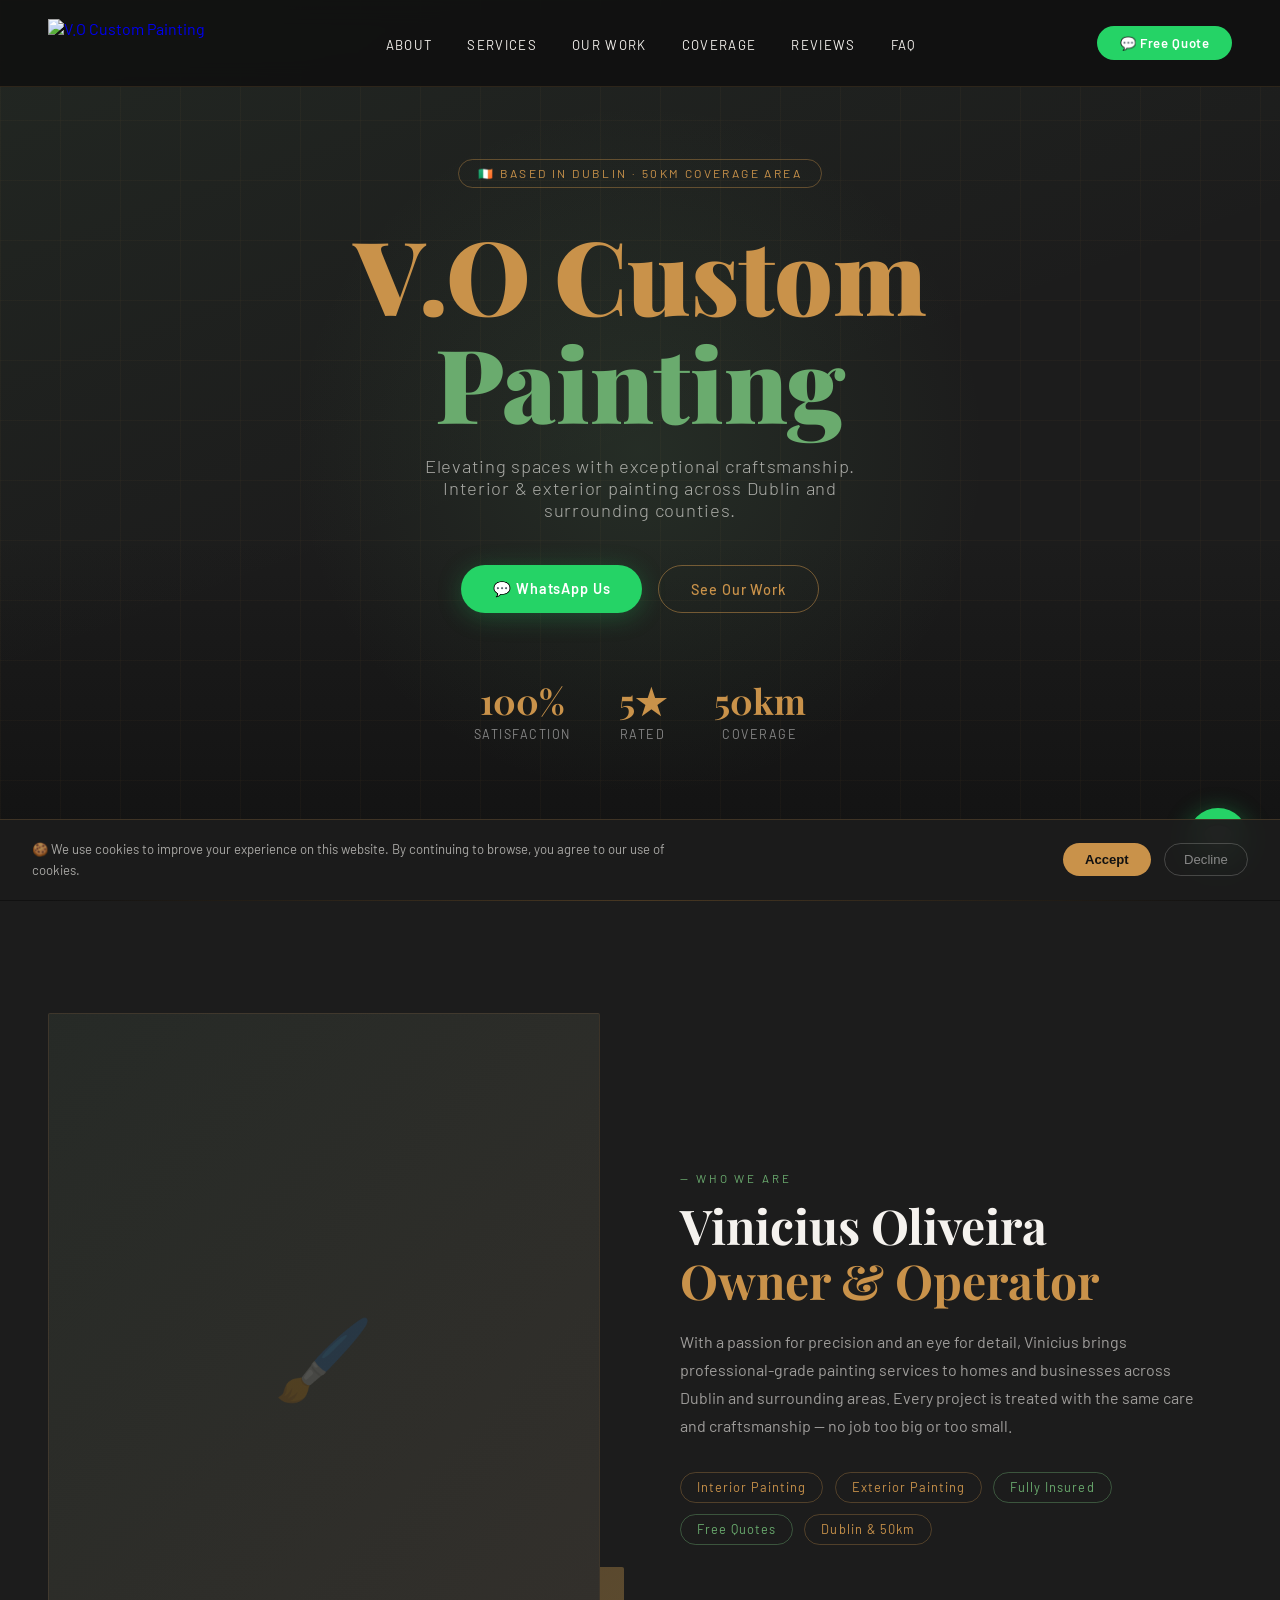
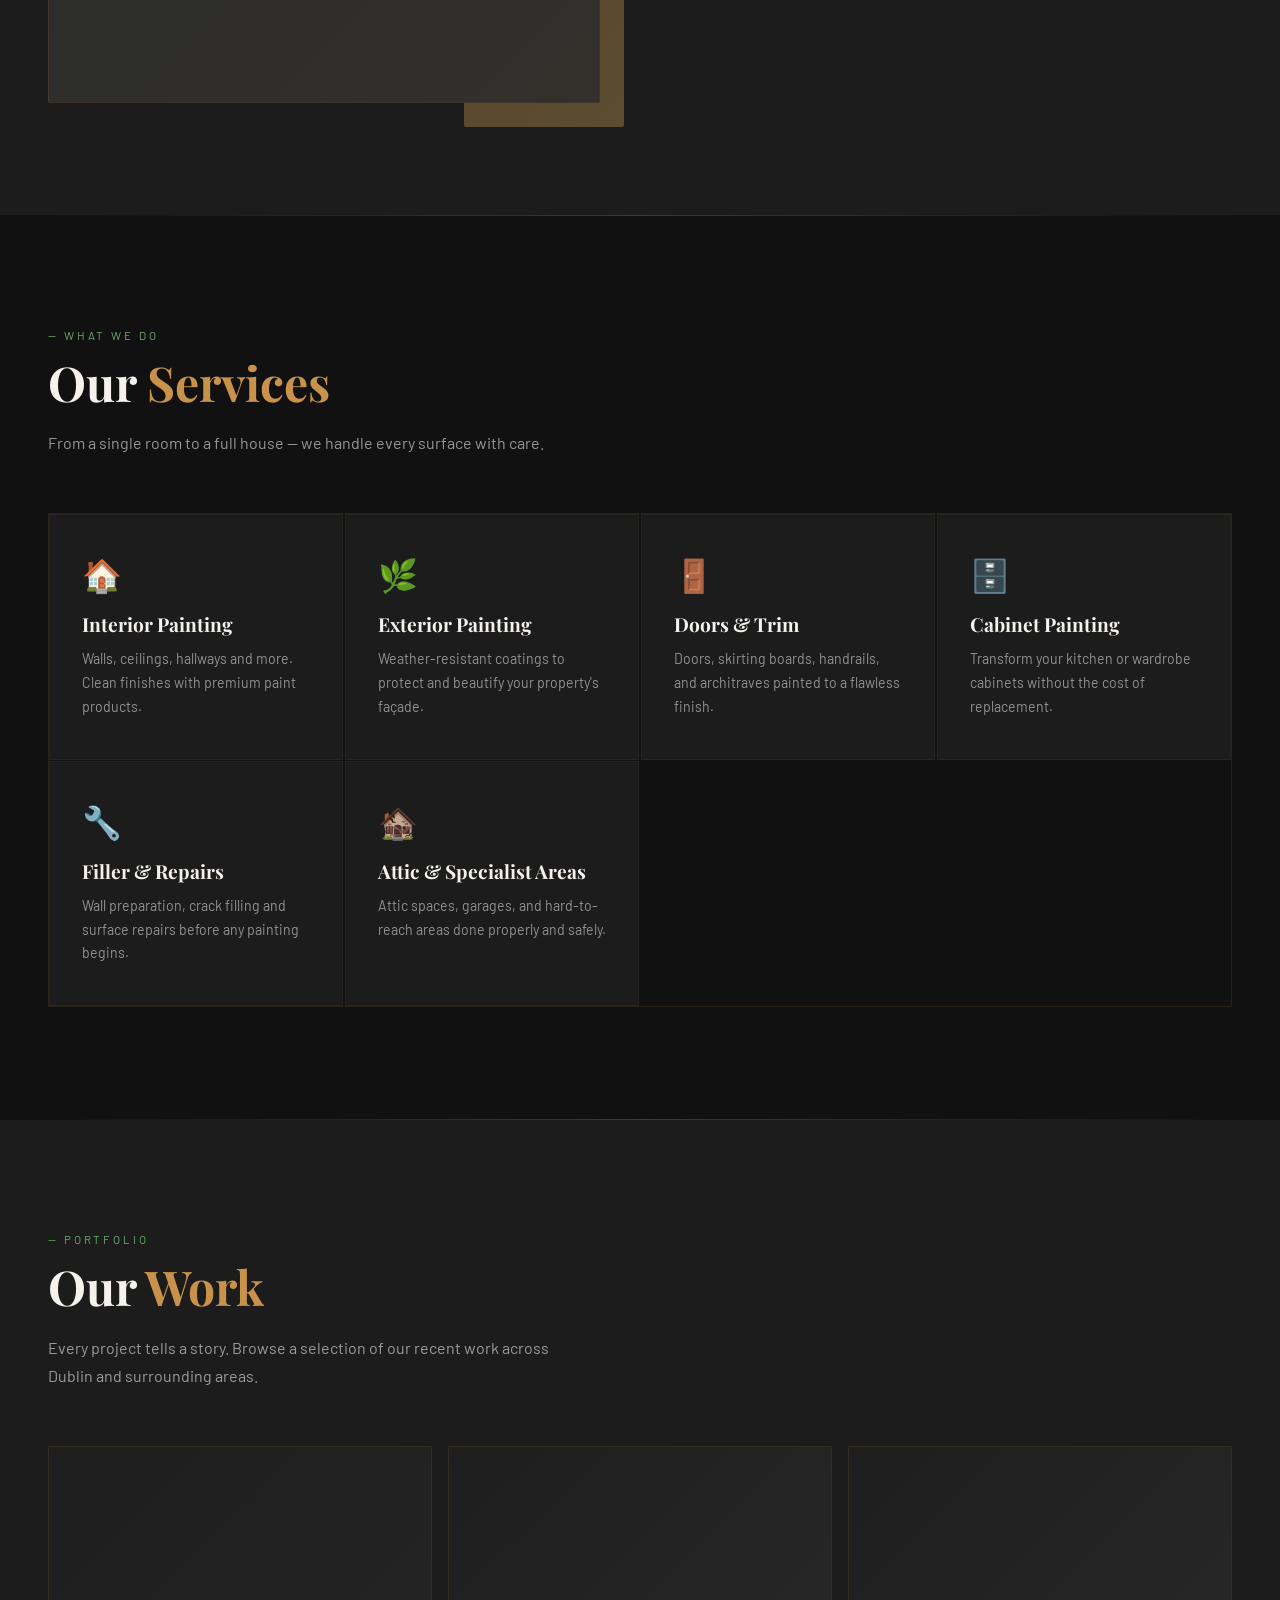
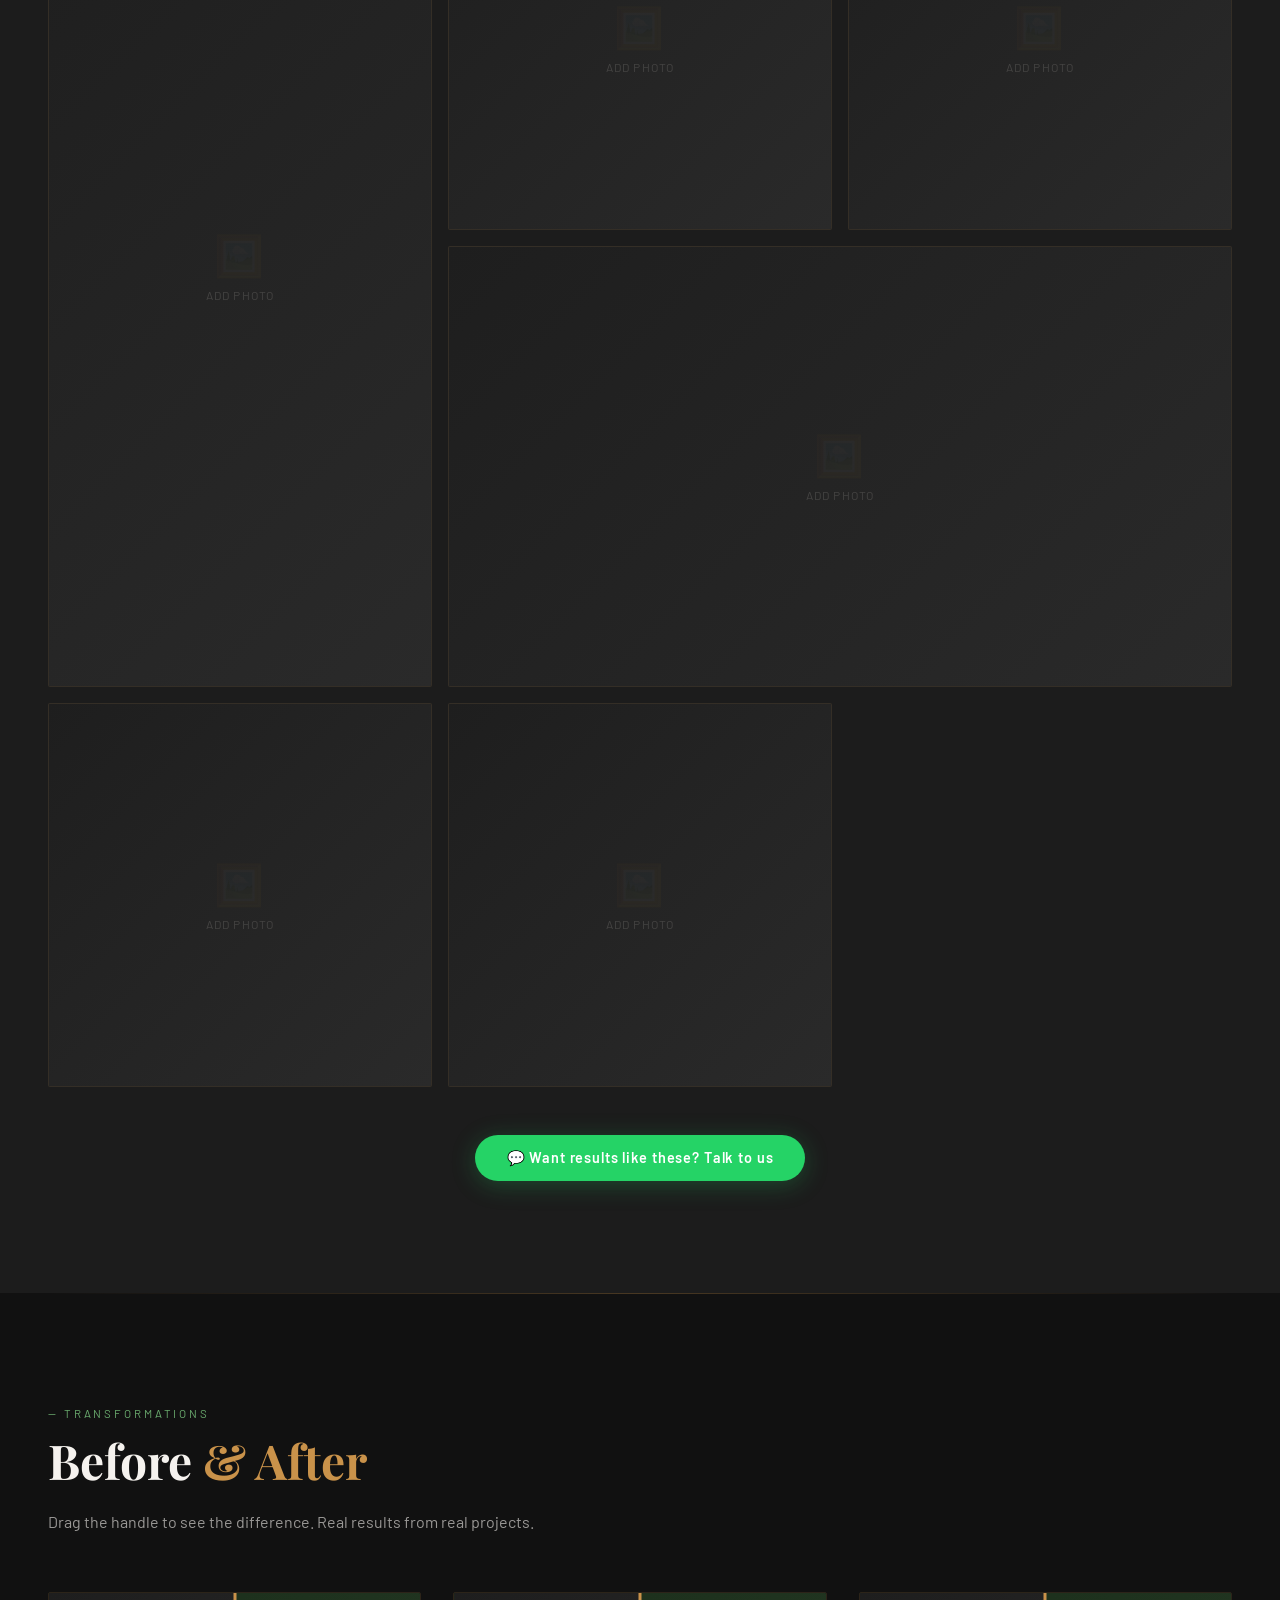
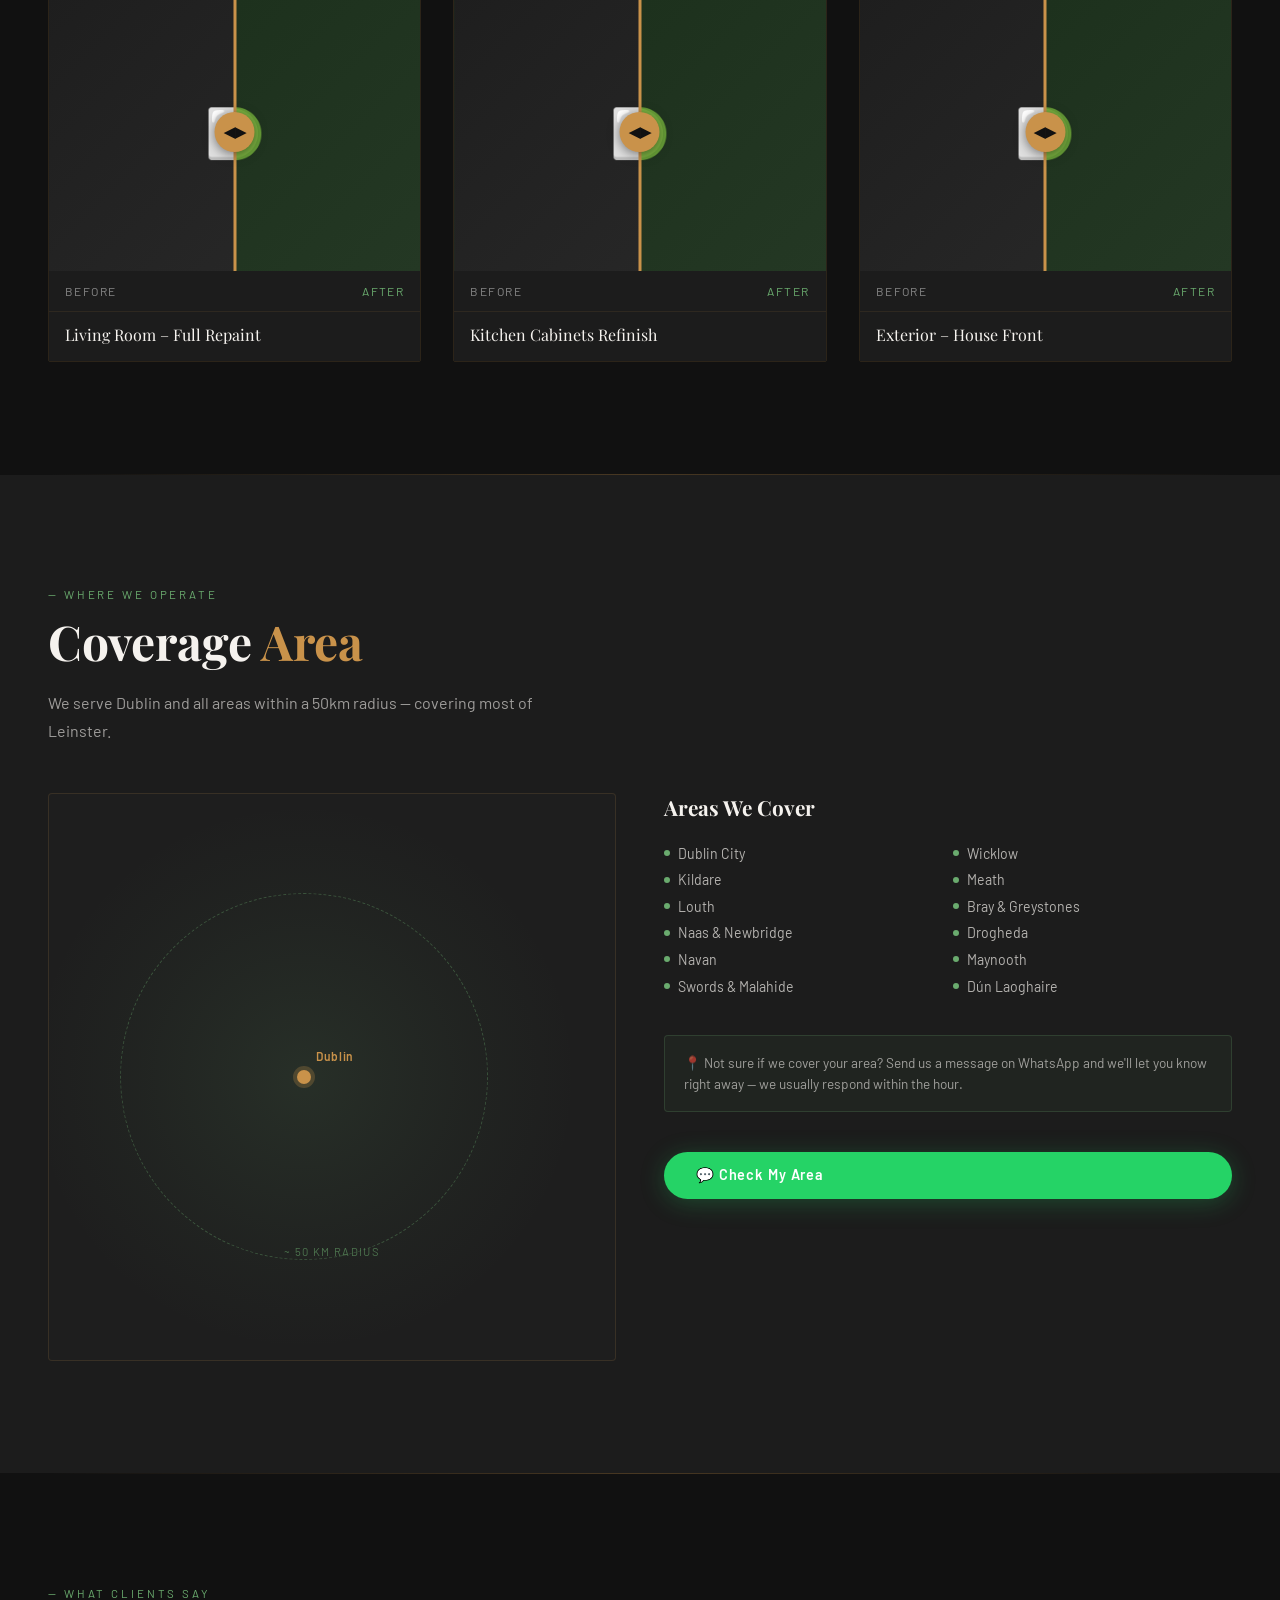
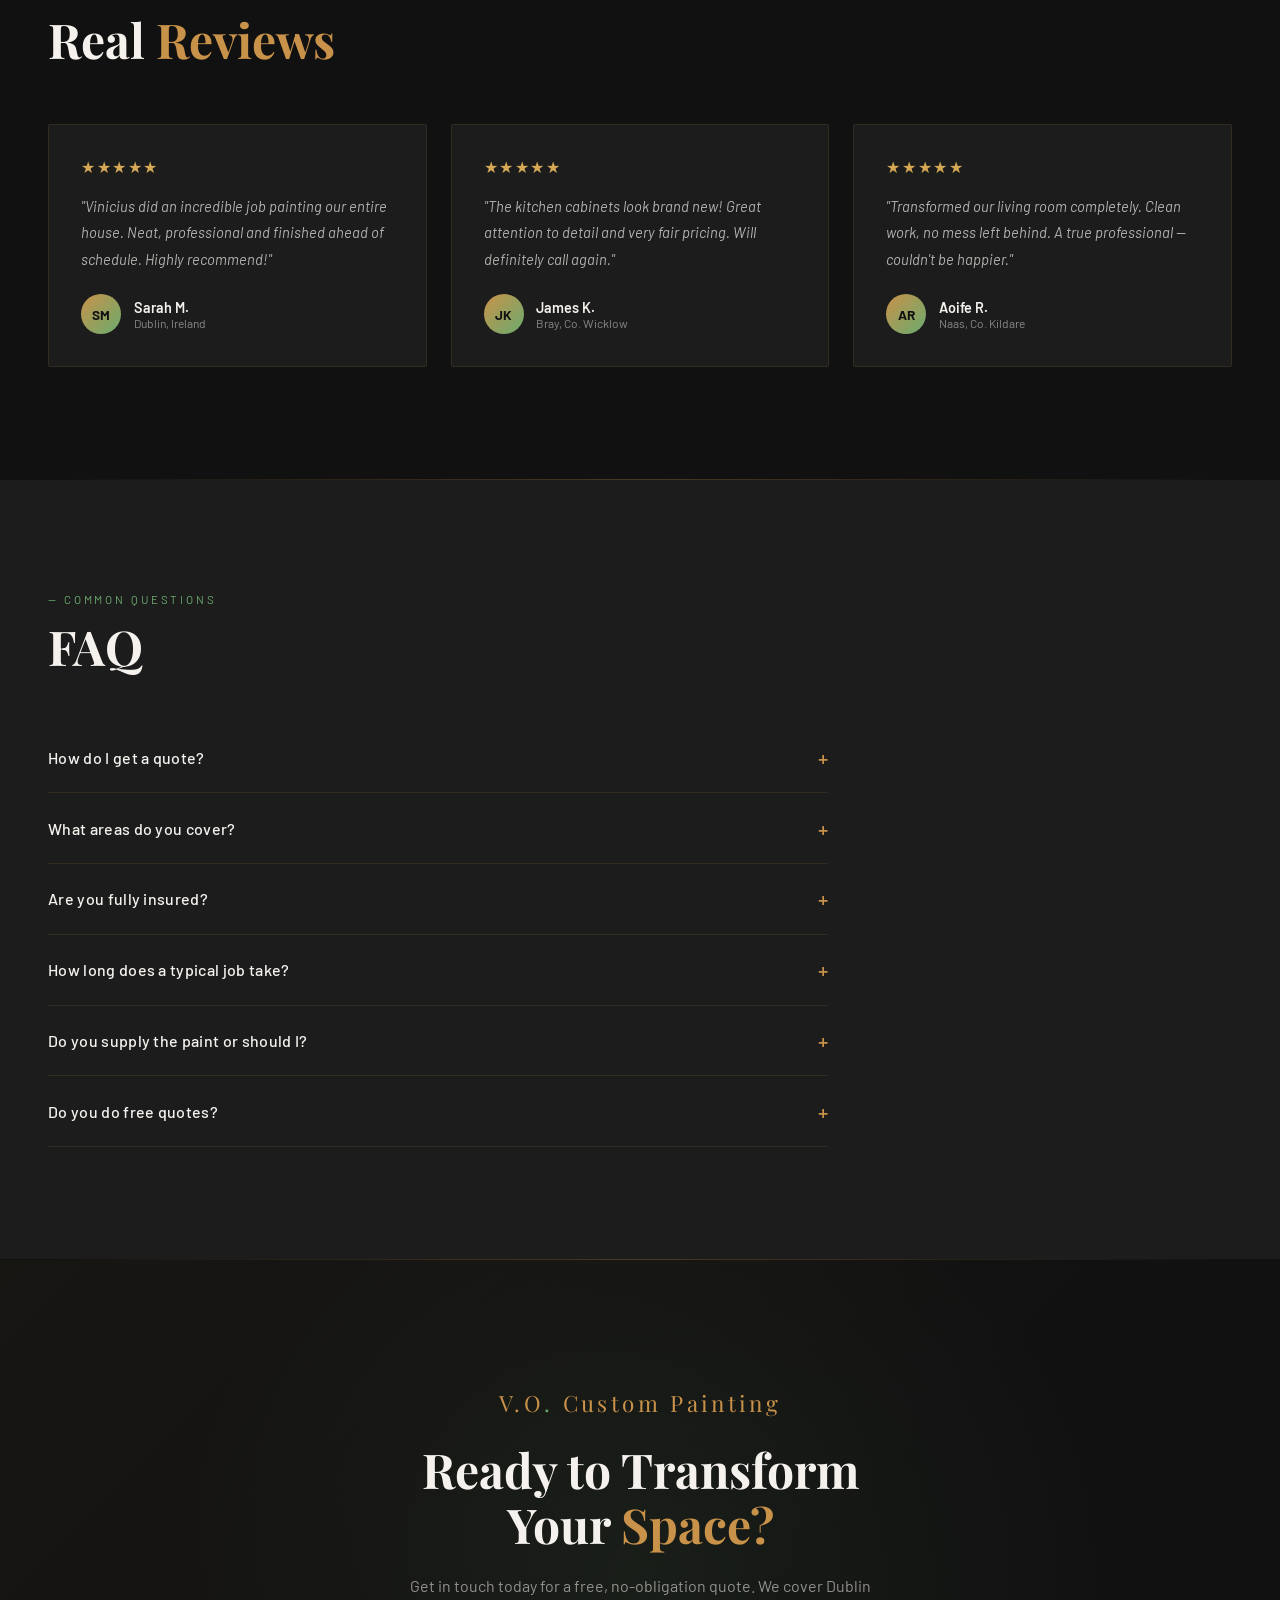
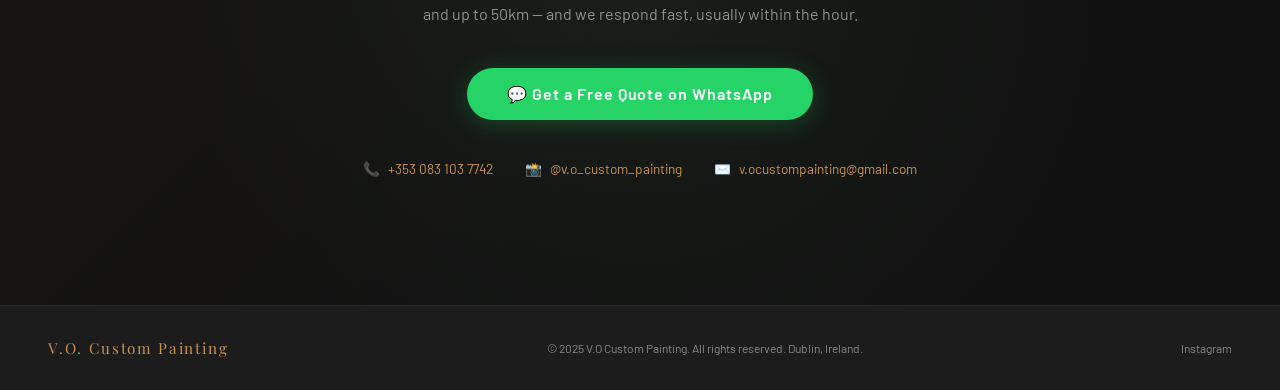
==== index.html @ da5bc0e8 "rename: vo-custom-painting.html → index.html for GitHub Pages clean URL Co-Authored-By: Claude Sonne" ====
<!DOCTYPE html>
<html lang="en">
<head>
<meta charset="UTF-8" />
<meta name="viewport" content="width=device-width, initial-scale=1.0"/>
<title>V.O Custom Painting – Professional Painter in Dublin, Ireland</title>

<!-- SEO -->
<meta name="description" content="Professional painting services in Dublin and surrounding areas (50km radius). Interior, exterior, cabinets and more. Free quotes via WhatsApp. Fully insured."/>
<meta name="keywords" content="painter Dublin, painting services Ireland, interior painting Dublin, exterior painting, cabinet painting, V.O Custom Painting"/>
<meta name="author" content="Vinicius Oliveira – V.O Custom Painting"/>
<link rel="canonical" href="https://www.vocustompainting.com/"/>

<!-- Open Graph (Facebook / Instagram Ads / WhatsApp preview) -->
<meta property="og:type" content="website"/>
<meta property="og:url" content="https://www.vocustompainting.com/"/>
<meta property="og:title" content="V.O Custom Painting – Professional Painter in Dublin"/>
<meta property="og:description" content="Top-quality painting services across Dublin and within 50km. Interior, exterior, cabinets. Get a free quote on WhatsApp!"/>
<meta property="og:image" content="https://www.vocustompainting.com/og-image.jpg"/>
<meta property="og:locale" content="en_IE"/>

<!-- Twitter Card -->
<meta name="twitter:card" content="summary_large_image"/>
<meta name="twitter:title" content="V.O Custom Painting – Professional Painter in Dublin"/>
<meta name="twitter:description" content="Professional painting services across Dublin and 50km radius. Free quotes via WhatsApp."/>

<!-- Favicon -->
<link rel="icon" href="data:image/svg+xml,<svg xmlns='http://www.w3.org/2000/svg' viewBox='0 0 100 100'><text y='.9em' font-size='90'>🖌️</text></svg>"/>

<link href="https://fonts.googleapis.com/css2?family=Playfair+Display:wght@700;900&family=Barlow:wght@300;400;500;600&display=swap" rel="stylesheet"/>
<style>
  :root {
    --black:   #111111;
    --charcoal:#1c1c1c;
    --bronze:  #c9924a;
    --gold:    #d4a855;
    --green:   #6aab6e;
    --white:   #f5f2ee;
    --muted:   #888888;
    --wa:      #25D366;
  }

  *, *::before, *::after { box-sizing: border-box; margin: 0; padding: 0; }
  html { scroll-behavior: smooth; }
  body {
    background: var(--black);
    color: var(--white);
    font-family: 'Barlow', sans-serif;
    font-weight: 400;
    overflow-x: hidden;
  }

  /* ── SCROLLBAR ── */
  ::-webkit-scrollbar { width: 4px; }
  ::-webkit-scrollbar-track { background: var(--black); }
  ::-webkit-scrollbar-thumb { background: var(--bronze); border-radius: 2px; }

  /* ── NAV ── */
  nav {
    position: fixed; top: 0; left: 0; right: 0; z-index: 100;
    display: flex; align-items: center; justify-content: space-between;
    padding: 1.2rem 3rem;
    background: rgba(17,17,17,0.92);
    backdrop-filter: blur(12px);
    border-bottom: 1px solid rgba(201,146,74,0.15);
  }
  .nav-logo {
    text-decoration: none;
    display: flex; align-items: center;
  }
  .nav-logo img {
    height: 48px;
    width: auto;
    object-fit: contain;
  }
  .nav-links { display: flex; gap: 2.2rem; list-style: none; }
  .nav-links a {
    text-decoration: none; color: var(--white);
    font-size: .82rem; letter-spacing: .1em; text-transform: uppercase;
    transition: color .25s;
  }
  .nav-links a:hover { color: var(--bronze); }
  .nav-cta {
    background: var(--wa); color: #fff;
    padding: .55rem 1.4rem; border-radius: 2rem;
    font-size: .82rem; font-weight: 600; letter-spacing: .05em;
    text-decoration: none; transition: opacity .25s;
    display: flex; align-items: center; gap: .5rem;
  }
  .nav-cta:hover { opacity: .85; }

  /* ── HAMBURGER ── */
  .hamburger {
    display: none; flex-direction: column; gap: 5px;
    cursor: pointer; padding: .4rem; background: none; border: none;
  }
  .hamburger span {
    display: block; width: 24px; height: 2px;
    background: var(--white); border-radius: 2px;
    transition: all .3s;
  }
  .hamburger.open span:nth-child(1) { transform: translateY(7px) rotate(45deg); }
  .hamburger.open span:nth-child(2) { opacity: 0; }
  .hamburger.open span:nth-child(3) { transform: translateY(-7px) rotate(-45deg); }

  .mobile-menu {
    display: none; position: fixed;
    top: 64px; left: 0; right: 0;
    background: rgba(17,17,17,0.98);
    backdrop-filter: blur(12px);
    border-bottom: 1px solid rgba(201,146,74,.15);
    padding: 1.5rem 2rem; z-index: 99;
    flex-direction: column; gap: 1.2rem;
  }
  .mobile-menu.open { display: flex; }
  .mobile-menu a {
    text-decoration: none; color: var(--white);
    font-size: 1rem; letter-spacing: .1em; text-transform: uppercase;
    padding: .5rem 0; border-bottom: 1px solid rgba(201,146,74,.08);
    transition: color .25s;
  }
  .mobile-menu a:hover { color: var(--bronze); }
  .mobile-menu .mobile-wa {
    background: var(--wa); color: #fff;
    padding: .8rem 1.5rem; border-radius: 2rem;
    font-size: .9rem; font-weight: 600; text-align: center;
    border: none; margin-top: .5rem;
  }

  /* ── HERO ── */
  #hero {
    min-height: 100vh;
    display: flex; align-items: center; justify-content: center;
    position: relative; overflow: hidden;
    background:
      linear-gradient(160deg, rgba(106,171,110,.08) 0%, transparent 50%),
      linear-gradient(to bottom, rgba(17,17,17,0) 60%, var(--black) 100%),
      var(--charcoal);
  }
  .hero-grid-bg {
    position: absolute; inset: 0;
    background-image:
      linear-gradient(rgba(201,146,74,.04) 1px, transparent 1px),
      linear-gradient(90deg, rgba(201,146,74,.04) 1px, transparent 1px);
    background-size: 60px 60px;
  }
  .hero-glow {
    position: absolute; width: 700px; height: 700px;
    border-radius: 50%;
    background: radial-gradient(circle, rgba(106,171,110,.12) 0%, transparent 70%);
    top: 50%; left: 50%; transform: translate(-50%,-50%);
    pointer-events: none;
  }
  .hero-content {
    position: relative; z-index: 2;
    text-align: center; padding: 0 1.5rem;
    animation: fadeUp .9s ease both;
  }
  .hero-badge {
    display: inline-block;
    border: 1px solid rgba(201,146,74,.4);
    color: var(--bronze); font-size: .75rem; letter-spacing: .2em;
    text-transform: uppercase; padding: .4rem 1.2rem; border-radius: 2rem;
    margin-bottom: 2rem;
  }
  .hero-title {
    font-family: 'Playfair Display', serif;
    font-size: clamp(3rem, 8vw, 6.5rem);
    line-height: 1.05; font-weight: 900;
    margin-bottom: 1.2rem;
  }
  .hero-title .line-bronze { color: var(--bronze); display: block; }
  .hero-title .line-green  { color: var(--green);  display: block; }
  .hero-tagline {
    font-size: clamp(.95rem, 2vw, 1.15rem);
    color: rgba(245,242,238,.65); font-weight: 300;
    letter-spacing: .04em; margin-bottom: 2.8rem; max-width: 480px; margin-inline: auto;
  }
  .hero-ctas { display: flex; gap: 1rem; justify-content: center; flex-wrap: wrap; }
  .btn-wa {
    background: var(--wa); color: #fff;
    padding: .9rem 2rem; border-radius: 2rem;
    font-size: .9rem; font-weight: 600; letter-spacing: .06em;
    text-decoration: none; display: flex; align-items: center; gap: .55rem;
    transition: transform .2s, box-shadow .2s;
    box-shadow: 0 4px 24px rgba(37,211,102,.25);
  }
  .btn-wa:hover { transform: translateY(-2px); box-shadow: 0 8px 32px rgba(37,211,102,.35); }
  .btn-outline {
    border: 1px solid rgba(201,146,74,.5); color: var(--bronze);
    padding: .9rem 2rem; border-radius: 2rem;
    font-size: .9rem; font-weight: 500; letter-spacing: .06em;
    text-decoration: none; transition: background .2s, color .2s;
  }
  .btn-outline:hover { background: var(--bronze); color: var(--black); }
  .hero-stats {
    display: flex; gap: 3rem; justify-content: center;
    margin-top: 4rem; flex-wrap: wrap;
  }
  .stat { text-align: center; }
  .stat-num {
    font-family: 'Playfair Display', serif;
    font-size: 2.2rem; font-weight: 700; color: var(--bronze);
  }
  .stat-label { font-size: .78rem; color: var(--muted); letter-spacing: .12em; text-transform: uppercase; margin-top: .2rem; }

  /* ── SECTION BASE ── */
  section { padding: 7rem 3rem; }
  .section-tag {
    font-size: .72rem; letter-spacing: .25em; text-transform: uppercase;
    color: var(--green); margin-bottom: .8rem;
  }
  .section-title {
    font-family: 'Playfair Display', serif;
    font-size: clamp(2rem, 4vw, 3rem); font-weight: 700;
    line-height: 1.15; margin-bottom: 1.2rem;
  }
  .section-title em { color: var(--bronze); font-style: normal; }
  .section-sub {
    font-size: 1rem; color: rgba(245,242,238,.6);
    max-width: 520px; line-height: 1.75;
  }
  .container { max-width: 1200px; margin: 0 auto; }

  /* ── ABOUT ── */
  #about { background: var(--charcoal); }
  .about-grid {
    display: grid; grid-template-columns: 1fr 1fr; gap: 5rem; align-items: center;
  }
  .about-img-wrap { position: relative; }
  .about-img-placeholder {
    width: 100%; aspect-ratio: 4/5;
    background: linear-gradient(135deg, #222 0%, #2a2a2a 100%);
    border-radius: 2px;
    display: flex; align-items: center; justify-content: center;
    border: 1px solid rgba(201,146,74,.15);
    position: relative; overflow: hidden;
  }
  .about-img-placeholder::before {
    content: '';
    position: absolute; inset: 0;
    background: linear-gradient(135deg, rgba(106,171,110,.06) 0%, rgba(201,146,74,.06) 100%);
  }
  .about-img-placeholder .placeholder-icon { font-size: 5rem; opacity: .18; }
  .about-accent {
    position: absolute; bottom: -1.5rem; right: -1.5rem;
    width: 160px; height: 160px;
    background: linear-gradient(135deg, var(--bronze), var(--gold));
    border-radius: 2px; z-index: -1; opacity: .35;
  }
  .about-pills { display: flex; gap: .7rem; flex-wrap: wrap; margin-top: 2rem; }
  .pill {
    border: 1px solid rgba(201,146,74,.3);
    color: var(--bronze); padding: .4rem 1rem;
    border-radius: 2rem; font-size: .8rem; letter-spacing: .08em;
  }
  .pill.green { border-color: rgba(106,171,110,.4); color: var(--green); }

  /* ── SERVICES ── */
  #services { background: var(--black); }
  .services-grid {
    display: grid;
    grid-template-columns: repeat(auto-fit, minmax(280px, 1fr));
    gap: 1.5px; margin-top: 3.5rem;
    border: 1.5px solid rgba(201,146,74,.12);
  }
  .service-card {
    padding: 2.5rem 2rem;
    background: var(--charcoal);
    border: 1.5px solid rgba(201,146,74,.07);
    transition: background .25s, border-color .25s;
    cursor: default;
  }
  .service-card:hover { background: #232323; border-color: rgba(201,146,74,.25); }
  .service-icon { font-size: 2rem; margin-bottom: 1rem; }
  .service-title {
    font-family: 'Playfair Display', serif;
    font-size: 1.2rem; font-weight: 700; margin-bottom: .6rem; color: var(--white);
  }
  .service-desc { font-size: .88rem; color: rgba(245,242,238,.55); line-height: 1.7; }

  /* ── WORK / GALLERY ── */
  #work { background: var(--charcoal); }
  .gallery-grid {
    display: grid;
    grid-template-columns: repeat(3, 1fr);
    gap: 1rem; margin-top: 3.5rem;
  }
  .gallery-item {
    background: #222;
    border-radius: 2px; overflow: hidden;
    position: relative; aspect-ratio: 1/1;
    border: 1px solid rgba(201,146,74,.1);
    display: flex; align-items: center; justify-content: center;
    transition: transform .3s;
  }
  .gallery-item:hover { transform: scale(1.02); }
  .gallery-item.tall { grid-row: span 2; aspect-ratio: auto; }
  .gallery-item.wide { grid-column: span 2; aspect-ratio: 16/9; }
  .gallery-placeholder {
    position: absolute; inset: 0;
    background: linear-gradient(135deg, #1e1e1e 0%, #2a2a2a 100%);
    display: flex; flex-direction: column;
    align-items: center; justify-content: center; gap: .5rem;
    color: rgba(245,242,238,.15); font-size: .75rem; letter-spacing: .1em; text-transform: uppercase;
  }
  .gallery-placeholder .g-icon { font-size: 2.5rem; opacity: .2; }
  .gallery-overlay {
    position: absolute; inset: 0;
    background: linear-gradient(to top, rgba(17,17,17,.85) 0%, transparent 60%);
    opacity: 0; transition: opacity .3s;
    display: flex; align-items: flex-end; padding: 1.2rem;
  }
  .gallery-item:hover .gallery-overlay { opacity: 1; }
  .gallery-label { font-size: .82rem; color: var(--bronze); letter-spacing: .08em; }
  .work-cta { text-align: center; margin-top: 3rem; }

  /* ── BEFORE & AFTER SLIDER ── */
  #before-after { background: var(--black); }
  .ba-grid {
    display: grid; grid-template-columns: repeat(auto-fit, minmax(320px, 1fr));
    gap: 2rem; margin-top: 3.5rem;
  }
  .ba-card { position: relative; border-radius: 2px; overflow: hidden; border: 1px solid rgba(201,146,74,.15); }
  .ba-slider-wrap {
    position: relative; width: 100%; aspect-ratio: 4/3; user-select: none; cursor: ew-resize;
  }
  .ba-after, .ba-before {
    position: absolute; inset: 0;
    display: flex; align-items: center; justify-content: center;
    font-size: 3rem;
  }
  .ba-after {
    background: linear-gradient(135deg, #1a2e1a 0%, #243824 100%);
    z-index: 1;
  }
  .ba-before {
    background: linear-gradient(135deg, #1e1e1e 0%, #2a2a2a 100%);
    z-index: 2;
    clip-path: inset(0 50% 0 0);
  }
  .ba-handle {
    position: absolute; top: 0; bottom: 0;
    left: 50%; transform: translateX(-50%);
    width: 3px; background: var(--bronze); z-index: 3;
    display: flex; align-items: center; justify-content: center;
  }
  .ba-handle-circle {
    width: 40px; height: 40px; border-radius: 50%;
    background: var(--bronze);
    display: flex; align-items: center; justify-content: center;
    font-size: .9rem; color: var(--black); font-weight: 700;
    box-shadow: 0 2px 12px rgba(0,0,0,.5);
    flex-shrink: 0;
  }
  .ba-labels {
    display: flex; justify-content: space-between;
    padding: .8rem 1rem;
    background: var(--charcoal);
  }
  .ba-label { font-size: .75rem; letter-spacing: .12em; text-transform: uppercase; }
  .ba-label.before { color: var(--muted); }
  .ba-label.after  { color: var(--green); }
  .ba-title {
    padding: .8rem 1rem 1rem;
    font-family: 'Playfair Display', serif;
    font-size: 1rem; color: var(--white);
    background: var(--charcoal);
    border-top: 1px solid rgba(201,146,74,.1);
  }

  /* ── COVERAGE AREA ── */
  #coverage { background: var(--charcoal); }
  .coverage-intro { max-width: 600px; margin-bottom: 3rem; }
  .coverage-map-wrap {
    display: grid; grid-template-columns: 1fr 1fr; gap: 3rem; align-items: start;
  }
  .coverage-map {
    background: #1e1e1e; border: 1px solid rgba(201,146,74,.15);
    border-radius: 4px; aspect-ratio: 1/1;
    display: flex; align-items: center; justify-content: center;
    position: relative; overflow: hidden;
  }
  .coverage-map-bg {
    position: absolute; inset: 0;
    background: radial-gradient(circle at 45% 50%, rgba(106,171,110,.12) 0%, rgba(106,171,110,.04) 40%, transparent 65%);
  }
  .coverage-map-ring {
    position: absolute;
    width: 65%; aspect-ratio: 1/1;
    border: 1.5px dashed rgba(106,171,110,.35);
    border-radius: 50%;
    top: 50%; left: 45%; transform: translate(-50%,-50%);
  }
  .coverage-map-dot {
    position: absolute;
    width: 14px; height: 14px; border-radius: 50%;
    background: var(--bronze);
    box-shadow: 0 0 0 4px rgba(201,146,74,.25);
    top: 50%; left: 45%; transform: translate(-50%,-50%);
    z-index: 2;
  }
  .coverage-map-label {
    position: absolute; top: calc(50% - 28px); left: calc(45% + 12px);
    font-size: .75rem; color: var(--bronze); letter-spacing: .08em; font-weight: 600;
    z-index: 2;
  }
  .coverage-radius-label {
    position: absolute; bottom: 18%; left: 50%;
    transform: translateX(-50%);
    font-size: .7rem; color: rgba(106,171,110,.6); letter-spacing: .12em; text-transform: uppercase;
  }
  .coverage-areas { display: flex; flex-direction: column; gap: 1rem; }
  .coverage-areas h3 {
    font-family: 'Playfair Display', serif;
    font-size: 1.3rem; margin-bottom: .5rem; color: var(--white);
  }
  .area-list { display: grid; grid-template-columns: 1fr 1fr; gap: .6rem; }
  .area-item {
    display: flex; align-items: center; gap: .5rem;
    font-size: .88rem; color: rgba(245,242,238,.7);
  }
  .area-dot { width: 6px; height: 6px; border-radius: 50%; background: var(--green); flex-shrink: 0; }
  .coverage-note {
    margin-top: 1.5rem; padding: 1rem 1.2rem;
    background: rgba(106,171,110,.06);
    border: 1px solid rgba(106,171,110,.2);
    border-radius: 4px;
    font-size: .85rem; color: rgba(245,242,238,.6); line-height: 1.6;
  }

  /* ── TESTIMONIALS ── */
  #testimonials { background: var(--black); }
  .reviews-grid {
    display: grid; grid-template-columns: repeat(auto-fit, minmax(300px, 1fr));
    gap: 1.5rem; margin-top: 3.5rem;
  }
  .review-card {
    background: var(--charcoal);
    border: 1px solid rgba(201,146,74,.12);
    border-radius: 2px; padding: 2rem;
    transition: border-color .25s;
  }
  .review-card:hover { border-color: rgba(201,146,74,.3); }
  .stars { color: var(--gold); font-size: 1rem; margin-bottom: 1rem; letter-spacing: .1em; }
  .review-text {
    font-size: .92rem; line-height: 1.8;
    color: rgba(245,242,238,.7); margin-bottom: 1.4rem; font-style: italic;
  }
  .reviewer { display: flex; align-items: center; gap: .8rem; }
  .reviewer-avatar {
    width: 40px; height: 40px; border-radius: 50%;
    background: linear-gradient(135deg, var(--bronze), var(--green));
    display: flex; align-items: center; justify-content: center;
    font-weight: 700; font-size: .85rem; color: var(--black); flex-shrink: 0;
  }
  .reviewer-name { font-size: .9rem; font-weight: 600; }
  .reviewer-loc { font-size: .75rem; color: var(--muted); }

  /* ── FAQ ── */
  #faq { background: var(--charcoal); }
  .faq-list { margin-top: 3rem; max-width: 780px; }
  .faq-item { border-bottom: 1px solid rgba(201,146,74,.12); overflow: hidden; }
  .faq-question {
    width: 100%; background: none; border: none;
    display: flex; align-items: center; justify-content: space-between;
    padding: 1.4rem 0; cursor: pointer; text-align: left;
    color: var(--white); font-family: 'Barlow', sans-serif;
    font-size: 1rem; font-weight: 500; letter-spacing: .02em;
    transition: color .25s; gap: 1rem;
  }
  .faq-question:hover { color: var(--bronze); }
  .faq-icon { font-size: 1.3rem; color: var(--bronze); transition: transform .3s; flex-shrink: 0; }
  .faq-item.open .faq-icon { transform: rotate(45deg); }
  .faq-answer {
    max-height: 0; overflow: hidden;
    transition: max-height .35s ease, padding .35s ease;
    font-size: .9rem; color: rgba(245,242,238,.6); line-height: 1.8;
  }
  .faq-item.open .faq-answer { max-height: 200px; padding-bottom: 1.4rem; }

  /* ── CTA FINAL ── */
  #cta-final {
    background: var(--black);
    text-align: center; padding: 8rem 3rem;
    position: relative; overflow: hidden;
  }
  #cta-final::before {
    content: '';
    position: absolute; inset: 0;
    background:
      radial-gradient(circle at 50% 50%, rgba(106,171,110,.08) 0%, transparent 65%),
      linear-gradient(135deg, rgba(201,146,74,.04) 0%, transparent 60%);
  }
  .cta-logo {
    font-family: 'Playfair Display', serif;
    font-size: 1.4rem; letter-spacing: .15em; color: var(--bronze); margin-bottom: 1.5rem;
  }
  .cta-logo span { color: var(--green); }
  #cta-final .section-title { position: relative; }
  .cta-desc {
    font-size: 1rem; color: rgba(245,242,238,.55);
    max-width: 480px; margin: 0 auto 2.5rem; line-height: 1.75;
  }
  .cta-contacts {
    display: flex; gap: 2rem; justify-content: center; flex-wrap: wrap; margin-top: 2.5rem;
  }
  .cta-contact-item { display: flex; align-items: center; gap: .5rem; font-size: .85rem; color: var(--muted); }
  .cta-contact-item a { color: var(--bronze); text-decoration: none; }
  .cta-contact-item a:hover { text-decoration: underline; }

  /* ── FOOTER ── */
  footer {
    background: var(--charcoal);
    border-top: 1px solid rgba(201,146,74,.1);
    padding: 2rem 3rem;
    display: flex; align-items: center; justify-content: space-between;
    flex-wrap: wrap; gap: 1rem;
  }
  .footer-logo { font-family: 'Playfair Display', serif; font-size: .95rem; letter-spacing: .12em; color: var(--bronze); }
  .footer-logo span { color: var(--green); }
  .footer-copy { font-size: .75rem; color: var(--muted); }
  .footer-links { display: flex; gap: 1.5rem; }
  .footer-links a { font-size: .75rem; color: var(--muted); text-decoration: none; transition: color .25s; }
  .footer-links a:hover { color: var(--bronze); }

  /* ── WHATSAPP FLOAT ── */
  .wa-float {
    position: fixed; bottom: 2rem; right: 2rem; z-index: 200;
    width: 60px; height: 60px; border-radius: 50%;
    background: var(--wa);
    display: flex; align-items: center; justify-content: center;
    text-decoration: none; font-size: 1.7rem;
    box-shadow: 0 4px 24px rgba(37,211,102,.4);
    transition: transform .2s, box-shadow .2s;
    animation: pulse 2.5s infinite;
  }
  .wa-float:hover { transform: scale(1.1); box-shadow: 0 8px 36px rgba(37,211,102,.55); animation: none; }

  /* ── COOKIE BANNER (GDPR) ── */
  #cookie-banner {
    position: fixed; bottom: 0; left: 0; right: 0; z-index: 300;
    background: rgba(28,28,28,.97);
    backdrop-filter: blur(10px);
    border-top: 1px solid rgba(201,146,74,.2);
    padding: 1.2rem 2rem;
    display: flex; align-items: center; justify-content: space-between;
    gap: 1.5rem; flex-wrap: wrap;
  }
  #cookie-banner.hidden { display: none; }
  .cookie-text { font-size: .82rem; color: rgba(245,242,238,.65); max-width: 680px; line-height: 1.6; }
  .cookie-text a { color: var(--bronze); text-decoration: none; }
  .cookie-btns { display: flex; gap: .8rem; flex-shrink: 0; }
  .btn-cookie-accept {
    background: var(--bronze); color: var(--black);
    padding: .5rem 1.4rem; border-radius: 2rem;
    font-size: .82rem; font-weight: 600; border: none; cursor: pointer; transition: opacity .2s;
  }
  .btn-cookie-accept:hover { opacity: .85; }
  .btn-cookie-decline {
    background: none; border: 1px solid rgba(245,242,238,.2);
    color: var(--muted); padding: .5rem 1.2rem; border-radius: 2rem;
    font-size: .82rem; cursor: pointer; transition: border-color .2s, color .2s;
  }
  .btn-cookie-decline:hover { border-color: var(--muted); color: var(--white); }

  /* ── DIVIDER ── */
  .divider {
    height: 1px;
    background: linear-gradient(90deg, transparent, rgba(201,146,74,.3), transparent);
    margin: 0 3rem;
  }

  /* ── ANIMATIONS ── */
  @keyframes fadeUp {
    from { opacity: 0; transform: translateY(30px); }
    to   { opacity: 1; transform: translateY(0); }
  }
  @keyframes pulse {
    0%, 100% { box-shadow: 0 4px 24px rgba(37,211,102,.4); }
    50%       { box-shadow: 0 4px 40px rgba(37,211,102,.7); }
  }
  .reveal { opacity: 0; transform: translateY(24px); transition: opacity .7s ease, transform .7s ease; }
  .reveal.visible { opacity: 1; transform: translateY(0); }

  /* ── RESPONSIVE ── */
  @media (max-width: 900px) {
    nav { padding: 1rem 1.5rem; }
    .nav-links, .nav-cta { display: none; }
    .hamburger { display: flex; }
    section { padding: 5rem 1.5rem; }
    .about-grid { grid-template-columns: 1fr; gap: 3rem; }
    .gallery-grid { grid-template-columns: repeat(2,1fr); }
    .gallery-item.wide { grid-column: span 1; aspect-ratio: 1/1; }
    .gallery-item.tall { grid-row: span 1; aspect-ratio: 1/1; }
    .coverage-map-wrap { grid-template-columns: 1fr; }
    .coverage-map { max-width: 340px; margin: 0 auto; }
    footer { flex-direction: column; text-align: center; }
    .footer-links { justify-content: center; }
  }
  @media (max-width: 500px) {
    .gallery-grid { grid-template-columns: 1fr; }
    .hero-stats { gap: 1.5rem; }
    .area-list { grid-template-columns: 1fr; }
    #cookie-banner { flex-direction: column; align-items: flex-start; }
  }
</style>
</head>
<body>

<!-- NAV -->
<nav>
  <a class="nav-logo" href="#hero"><img src="../Logo V.O 2.0.jpeg" alt="V.O Custom Painting" /></a>
  <ul class="nav-links">
    <li><a href="#about">About</a></li>
    <li><a href="#services">Services</a></li>
    <li><a href="#work">Our Work</a></li>
    <li><a href="#coverage">Coverage</a></li>
    <li><a href="#testimonials">Reviews</a></li>
    <li><a href="#faq">FAQ</a></li>
  </ul>
  <a class="nav-cta" href="https://wa.me/353831037742?text=Hi%20Vinicius!%20I'd%20like%20a%20free%20quote." target="_blank" rel="noopener">
    💬 Free Quote
  </a>
  <button class="hamburger" id="hamburger" aria-label="Open menu">
    <span></span><span></span><span></span>
  </button>
</nav>

<!-- MOBILE MENU -->
<div class="mobile-menu" id="mobile-menu">
  <a href="#about"        onclick="closeMobileMenu()">About</a>
  <a href="#services"     onclick="closeMobileMenu()">Services</a>
  <a href="#work"         onclick="closeMobileMenu()">Our Work</a>
  <a href="#coverage"     onclick="closeMobileMenu()">Coverage</a>
  <a href="#testimonials" onclick="closeMobileMenu()">Reviews</a>
  <a href="#faq"          onclick="closeMobileMenu()">FAQ</a>
  <a class="mobile-wa" href="https://wa.me/353831037742?text=Hi%20Vinicius!%20I'd%20like%20a%20free%20quote." target="_blank" rel="noopener">💬 Get a Free Quote on WhatsApp</a>
</div>

<!-- HERO -->
<section id="hero">
  <div class="hero-grid-bg"></div>
  <div class="hero-glow"></div>
  <div class="hero-content">
    <div class="hero-badge">🇮🇪 Based in Dublin · 50km Coverage Area</div>
    <h1 class="hero-title">
      <span class="line-bronze">V.O Custom</span>
      <span class="line-green">Painting</span>
    </h1>
    <p class="hero-tagline">Elevating spaces with exceptional craftsmanship. Interior & exterior painting across Dublin and surrounding counties.</p>
    <div class="hero-ctas">
      <a class="btn-wa" href="https://wa.me/353831037742?text=Hi%20Vinicius!%20I'd%20like%20a%20free%20quote." target="_blank" rel="noopener">
        💬 WhatsApp Us
      </a>
      <a class="btn-outline" href="#work">See Our Work</a>
    </div>
    <div class="hero-stats">
      <div class="stat"><div class="stat-num">100%</div><div class="stat-label">Satisfaction</div></div>
      <div class="stat"><div class="stat-num">5★</div><div class="stat-label">Rated</div></div>
      <div class="stat"><div class="stat-num">50km</div><div class="stat-label">Coverage</div></div>
    </div>
  </div>
</section>

<div class="divider"></div>

<!-- ABOUT -->
<section id="about">
  <div class="container">
    <div class="about-grid">
      <div class="about-img-wrap reveal">
        <div class="about-img-placeholder">
          <span class="placeholder-icon">🖌️</span>
        </div>
        <div class="about-accent"></div>
      </div>
      <div class="reveal">
        <p class="section-tag">— Who We Are</p>
        <h2 class="section-title">Vinicius Oliveira<br><em>Owner & Operator</em></h2>
        <p class="section-sub">With a passion for precision and an eye for detail, Vinicius brings professional-grade painting services to homes and businesses across Dublin and surrounding areas. Every project is treated with the same care and craftsmanship — no job too big or too small.</p>
        <div class="about-pills">
          <span class="pill">Interior Painting</span>
          <span class="pill">Exterior Painting</span>
          <span class="pill green">Fully Insured</span>
          <span class="pill green">Free Quotes</span>
          <span class="pill">Dublin & 50km</span>
        </div>
      </div>
    </div>
  </div>
</section>

<div class="divider"></div>

<!-- SERVICES -->
<section id="services">
  <div class="container">
    <div class="reveal">
      <p class="section-tag">— What We Do</p>
      <h2 class="section-title">Our <em>Services</em></h2>
      <p class="section-sub">From a single room to a full house — we handle every surface with care.</p>
    </div>
    <div class="services-grid reveal">
      <div class="service-card">
        <div class="service-icon">🏠</div>
        <div class="service-title">Interior Painting</div>
        <div class="service-desc">Walls, ceilings, hallways and more. Clean finishes with premium paint products.</div>
      </div>
      <div class="service-card">
        <div class="service-icon">🌿</div>
        <div class="service-title">Exterior Painting</div>
        <div class="service-desc">Weather-resistant coatings to protect and beautify your property's façade.</div>
      </div>
      <div class="service-card">
        <div class="service-icon">🚪</div>
        <div class="service-title">Doors & Trim</div>
        <div class="service-desc">Doors, skirting boards, handrails, and architraves painted to a flawless finish.</div>
      </div>
      <div class="service-card">
        <div class="service-icon">🗄️</div>
        <div class="service-title">Cabinet Painting</div>
        <div class="service-desc">Transform your kitchen or wardrobe cabinets without the cost of replacement.</div>
      </div>
      <div class="service-card">
        <div class="service-icon">🔧</div>
        <div class="service-title">Filler & Repairs</div>
        <div class="service-desc">Wall preparation, crack filling and surface repairs before any painting begins.</div>
      </div>
      <div class="service-card">
        <div class="service-icon">🏚️</div>
        <div class="service-title">Attic & Specialist Areas</div>
        <div class="service-desc">Attic spaces, garages, and hard-to-reach areas done properly and safely.</div>
      </div>
    </div>
  </div>
</section>

<div class="divider"></div>

<!-- OUR WORK -->
<section id="work">
  <div class="container">
    <div class="reveal">
      <p class="section-tag">— Portfolio</p>
      <h2 class="section-title">Our <em>Work</em></h2>
      <p class="section-sub">Every project tells a story. Browse a selection of our recent work across Dublin and surrounding areas.</p>
    </div>
    <div class="gallery-grid reveal">
      <div class="gallery-item tall">
        <div class="gallery-placeholder"><span class="g-icon">🖼️</span>Add Photo</div>
        <div class="gallery-overlay"><span class="gallery-label">Interior Painting</span></div>
      </div>
      <div class="gallery-item">
        <div class="gallery-placeholder"><span class="g-icon">🖼️</span>Add Photo</div>
        <div class="gallery-overlay"><span class="gallery-label">Ceiling Work</span></div>
      </div>
      <div class="gallery-item">
        <div class="gallery-placeholder"><span class="g-icon">🖼️</span>Add Photo</div>
        <div class="gallery-overlay"><span class="gallery-label">Exterior</span></div>
      </div>
      <div class="gallery-item wide">
        <div class="gallery-placeholder"><span class="g-icon">🖼️</span>Add Photo</div>
        <div class="gallery-overlay"><span class="gallery-label">Full Room – Before &amp; After</span></div>
      </div>
      <div class="gallery-item">
        <div class="gallery-placeholder"><span class="g-icon">🖼️</span>Add Photo</div>
        <div class="gallery-overlay"><span class="gallery-label">Cabinet Painting</span></div>
      </div>
      <div class="gallery-item">
        <div class="gallery-placeholder"><span class="g-icon">🖼️</span>Add Photo</div>
        <div class="gallery-overlay"><span class="gallery-label">Trim &amp; Doors</span></div>
      </div>
    </div>
    <div class="work-cta reveal">
      <a class="btn-wa" href="https://wa.me/353831037742?text=Hi!%20I%20saw%20your%20work%20and%20I'd%20love%20a%20quote." target="_blank" rel="noopener" style="display:inline-flex;">
        💬 Want results like these? Talk to us
      </a>
    </div>
  </div>
</section>

<div class="divider"></div>

<!-- BEFORE & AFTER -->
<section id="before-after">
  <div class="container">
    <div class="reveal">
      <p class="section-tag">— Transformations</p>
      <h2 class="section-title">Before <em>&amp; After</em></h2>
      <p class="section-sub">Drag the handle to see the difference. Real results from real projects.</p>
    </div>
    <div class="ba-grid reveal">

      <div class="ba-card">
        <div class="ba-slider-wrap" data-slider>
          <div class="ba-after">🟢</div>
          <div class="ba-before">⬜</div>
          <div class="ba-handle"><div class="ba-handle-circle">◀▶</div></div>
        </div>
        <div class="ba-labels">
          <span class="ba-label before">Before</span>
          <span class="ba-label after">After</span>
        </div>
        <div class="ba-title">Living Room – Full Repaint</div>
      </div>

      <div class="ba-card">
        <div class="ba-slider-wrap" data-slider>
          <div class="ba-after">🟢</div>
          <div class="ba-before">⬜</div>
          <div class="ba-handle"><div class="ba-handle-circle">◀▶</div></div>
        </div>
        <div class="ba-labels">
          <span class="ba-label before">Before</span>
          <span class="ba-label after">After</span>
        </div>
        <div class="ba-title">Kitchen Cabinets Refinish</div>
      </div>

      <div class="ba-card">
        <div class="ba-slider-wrap" data-slider>
          <div class="ba-after">🟢</div>
          <div class="ba-before">⬜</div>
          <div class="ba-handle"><div class="ba-handle-circle">◀▶</div></div>
        </div>
        <div class="ba-labels">
          <span class="ba-label before">Before</span>
          <span class="ba-label after">After</span>
        </div>
        <div class="ba-title">Exterior – House Front</div>
      </div>

    </div>
  </div>
</section>

<div class="divider"></div>

<!-- COVERAGE AREA -->
<section id="coverage">
  <div class="container">
    <div class="reveal coverage-intro">
      <p class="section-tag">— Where We Operate</p>
      <h2 class="section-title">Coverage <em>Area</em></h2>
      <p class="section-sub">We serve Dublin and all areas within a 50km radius — covering most of Leinster.</p>
    </div>
    <div class="coverage-map-wrap reveal">
      <div class="coverage-map">
        <div class="coverage-map-bg"></div>
        <div class="coverage-map-ring"></div>
        <div class="coverage-map-dot"></div>
        <div class="coverage-map-label">Dublin</div>
        <div class="coverage-radius-label">~ 50 km radius</div>
      </div>
      <div class="coverage-areas">
        <h3>Areas We Cover</h3>
        <div class="area-list">
          <div class="area-item"><div class="area-dot"></div>Dublin City</div>
          <div class="area-item"><div class="area-dot"></div>Wicklow</div>
          <div class="area-item"><div class="area-dot"></div>Kildare</div>
          <div class="area-item"><div class="area-dot"></div>Meath</div>
          <div class="area-item"><div class="area-dot"></div>Louth</div>
          <div class="area-item"><div class="area-dot"></div>Bray & Greystones</div>
          <div class="area-item"><div class="area-dot"></div>Naas & Newbridge</div>
          <div class="area-item"><div class="area-dot"></div>Drogheda</div>
          <div class="area-item"><div class="area-dot"></div>Navan</div>
          <div class="area-item"><div class="area-dot"></div>Maynooth</div>
          <div class="area-item"><div class="area-dot"></div>Swords & Malahide</div>
          <div class="area-item"><div class="area-dot"></div>Dún Laoghaire</div>
        </div>
        <div class="coverage-note">
          📍 Not sure if we cover your area? Send us a message on WhatsApp and we'll let you know right away — we usually respond within the hour.
        </div>
        <a class="btn-wa" href="https://wa.me/353831037742?text=Hi%20Vinicius!%20Do%20you%20cover%20my%20area?" target="_blank" rel="noopener" style="display:inline-flex; margin-top:1.5rem;">
          💬 Check My Area
        </a>
      </div>
    </div>
  </div>
</section>

<div class="divider"></div>

<!-- TESTIMONIALS -->
<section id="testimonials">
  <div class="container">
    <div class="reveal">
      <p class="section-tag">— What Clients Say</p>
      <h2 class="section-title">Real <em>Reviews</em></h2>
    </div>
    <div class="reviews-grid reveal">
      <div class="review-card">
        <div class="stars">★★★★★</div>
        <p class="review-text">"Vinicius did an incredible job painting our entire house. Neat, professional and finished ahead of schedule. Highly recommend!"</p>
        <div class="reviewer">
          <div class="reviewer-avatar">SM</div>
          <div>
            <div class="reviewer-name">Sarah M.</div>
            <div class="reviewer-loc">Dublin, Ireland</div>
          </div>
        </div>
      </div>
      <div class="review-card">
        <div class="stars">★★★★★</div>
        <p class="review-text">"The kitchen cabinets look brand new! Great attention to detail and very fair pricing. Will definitely call again."</p>
        <div class="reviewer">
          <div class="reviewer-avatar">JK</div>
          <div>
            <div class="reviewer-name">James K.</div>
            <div class="reviewer-loc">Bray, Co. Wicklow</div>
          </div>
        </div>
      </div>
      <div class="review-card">
        <div class="stars">★★★★★</div>
        <p class="review-text">"Transformed our living room completely. Clean work, no mess left behind. A true professional — couldn't be happier."</p>
        <div class="reviewer">
          <div class="reviewer-avatar">AR</div>
          <div>
            <div class="reviewer-name">Aoife R.</div>
            <div class="reviewer-loc">Naas, Co. Kildare</div>
          </div>
        </div>
      </div>
    </div>
  </div>
</section>

<div class="divider"></div>

<!-- FAQ -->
<section id="faq">
  <div class="container">
    <div class="reveal">
      <p class="section-tag">— Common Questions</p>
      <h2 class="section-title">FAQ</h2>
    </div>
    <div class="faq-list reveal">

      <div class="faq-item">
        <button class="faq-question">
          How do I get a quote?
          <span class="faq-icon">+</span>
        </button>
        <div class="faq-answer">Simply send us a message on WhatsApp with a brief description of the job and a few photos if possible. We usually reply within the hour with a free, no-obligation quote.</div>
      </div>

      <div class="faq-item">
        <button class="faq-question">
          What areas do you cover?
          <span class="faq-icon">+</span>
        </button>
        <div class="faq-answer">We cover Dublin city and all areas within a 50km radius, including Wicklow, Kildare, Meath, Louth, and surrounding towns. Not sure if your area is covered? Just ask us!</div>
      </div>

      <div class="faq-item">
        <button class="faq-question">
          Are you fully insured?
          <span class="faq-icon">+</span>
        </button>
        <div class="faq-answer">Yes, V.O Custom Painting is fully insured. You can have complete peace of mind knowing your property is protected during every job.</div>
      </div>

      <div class="faq-item">
        <button class="faq-question">
          How long does a typical job take?
          <span class="faq-icon">+</span>
        </button>
        <div class="faq-answer">It depends on the scope of the work. A single room typically takes 1–2 days. A full house can take anywhere from 3 to 7 days. We always provide a clear timeframe before starting.</div>
      </div>

      <div class="faq-item">
        <button class="faq-question">
          Do you supply the paint or should I?
          <span class="faq-icon">+</span>
        </button>
        <div class="faq-answer">We can supply premium paint for the job, or work with paint you've already purchased. Either way, we'll make sure the finish is perfect.</div>
      </div>

      <div class="faq-item">
        <button class="faq-question">
          Do you do free quotes?
          <span class="faq-icon">+</span>
        </button>
        <div class="faq-answer">Absolutely — all quotes are 100% free and come with no obligation. Just reach out via WhatsApp and we'll get back to you quickly.</div>
      </div>

    </div>
  </div>
</section>

<div class="divider"></div>

<!-- CTA FINAL -->
<section id="cta-final">
  <div class="cta-logo reveal">V.O<span>.</span> Custom Painting</div>
  <h2 class="section-title reveal">Ready to Transform<br>Your <em>Space?</em></h2>
  <p class="cta-desc reveal">Get in touch today for a free, no-obligation quote. We cover Dublin and up to 50km — and we respond fast, usually within the hour.</p>
  <div class="reveal">
    <a class="btn-wa" href="https://wa.me/353831037742?text=Hi%20Vinicius!%20I'd%20like%20a%20free%20quote." target="_blank" rel="noopener" style="display:inline-flex; font-size:1rem; padding:1rem 2.5rem;">
      💬 Get a Free Quote on WhatsApp
    </a>
  </div>
  <div class="cta-contacts reveal">
    <div class="cta-contact-item">📞 <a href="tel:+353831037742">+353 083 103 7742</a></div>
    <div class="cta-contact-item">📸 <a href="https://instagram.com/v.o_custom_painting" target="_blank" rel="noopener">@v.o_custom_painting</a></div>
    <div class="cta-contact-item">✉️ <a href="mailto:v.ocustompainting@gmail.com">v.ocustompainting@gmail.com</a></div>
  </div>
</section>

<!-- FOOTER -->
<footer>
  <div class="footer-logo">V.O<span>.</span> Custom Painting</div>
  <div class="footer-copy">© 2025 V.O Custom Painting. All rights reserved. Dublin, Ireland.</div>
  <div class="footer-links">
    <a href="https://instagram.com/v.o_custom_painting" target="_blank" rel="noopener">Instagram</a>
  </div>
</footer>

<!-- WHATSAPP FLOATING BUTTON -->
<a class="wa-float" href="https://wa.me/353831037742?text=Hi%20Vinicius!%20I'd%20like%20a%20free%20quote." target="_blank" rel="noopener" title="Chat on WhatsApp">💬</a>

<!-- COOKIE BANNER (GDPR) -->
<div id="cookie-banner">
  <p class="cookie-text">
    🍪 We use cookies to improve your experience on this website. By continuing to browse, you agree to our use of cookies.
  </p>
  <div class="cookie-btns">
    <button class="btn-cookie-accept" id="cookie-accept">Accept</button>
    <button class="btn-cookie-decline" id="cookie-decline">Decline</button>
  </div>
</div>

<script>
  /* ── HAMBURGER MENU ── */
  const hamburger = document.getElementById('hamburger');
  const mobileMenu = document.getElementById('mobile-menu');

  hamburger.addEventListener('click', () => {
    const isOpen = mobileMenu.classList.toggle('open');
    hamburger.classList.toggle('open', isOpen);
  });

  function closeMobileMenu() {
    mobileMenu.classList.remove('open');
    hamburger.classList.remove('open');
  }

  /* ── SCROLL REVEAL ── */
  const reveals = document.querySelectorAll('.reveal');
  const revealObserver = new IntersectionObserver(entries => {
    entries.forEach((e, i) => {
      if (e.isIntersecting) {
        setTimeout(() => e.target.classList.add('visible'), i * 80);
        revealObserver.unobserve(e.target);
      }
    });
  }, { threshold: 0.1 });
  reveals.forEach(el => revealObserver.observe(el));

  /* ── BEFORE & AFTER SLIDER ── */
  document.querySelectorAll('[data-slider]').forEach(wrap => {
    const before = wrap.querySelector('.ba-before');
    const handle = wrap.querySelector('.ba-handle');
    let dragging = false;

    function setPos(x) {
      const rect = wrap.getBoundingClientRect();
      let pct = ((x - rect.left) / rect.width) * 100;
      pct = Math.min(Math.max(pct, 2), 98);
      before.style.clipPath = `inset(0 ${100 - pct}% 0 0)`;
      handle.style.left = pct + '%';
    }

    wrap.addEventListener('mousedown',   e => { dragging = true; setPos(e.clientX); });
    window.addEventListener('mousemove', e => { if (dragging) setPos(e.clientX); });
    window.addEventListener('mouseup',   () => { dragging = false; });

    wrap.addEventListener('touchstart',   e => { dragging = true; setPos(e.touches[0].clientX); }, { passive: true });
    window.addEventListener('touchmove',  e => { if (dragging) setPos(e.touches[0].clientX); }, { passive: true });
    window.addEventListener('touchend',   () => { dragging = false; });
  });

  /* ── FAQ ACCORDION ── */
  document.querySelectorAll('.faq-question').forEach(btn => {
    btn.addEventListener('click', () => {
      const item = btn.parentElement;
      const isOpen = item.classList.contains('open');
      document.querySelectorAll('.faq-item').forEach(i => i.classList.remove('open'));
      if (!isOpen) item.classList.add('open');
    });
  });

  /* ── COOKIE BANNER ── */
  const banner = document.getElementById('cookie-banner');
  if (localStorage.getItem('cookie-consent')) banner.classList.add('hidden');

  document.getElementById('cookie-accept').addEventListener('click', () => {
    localStorage.setItem('cookie-consent', 'accepted');
    banner.classList.add('hidden');
  });
  document.getElementById('cookie-decline').addEventListener('click', () => {
    localStorage.setItem('cookie-consent', 'declined');
    banner.classList.add('hidden');
  });
</script>
</body>
</html>
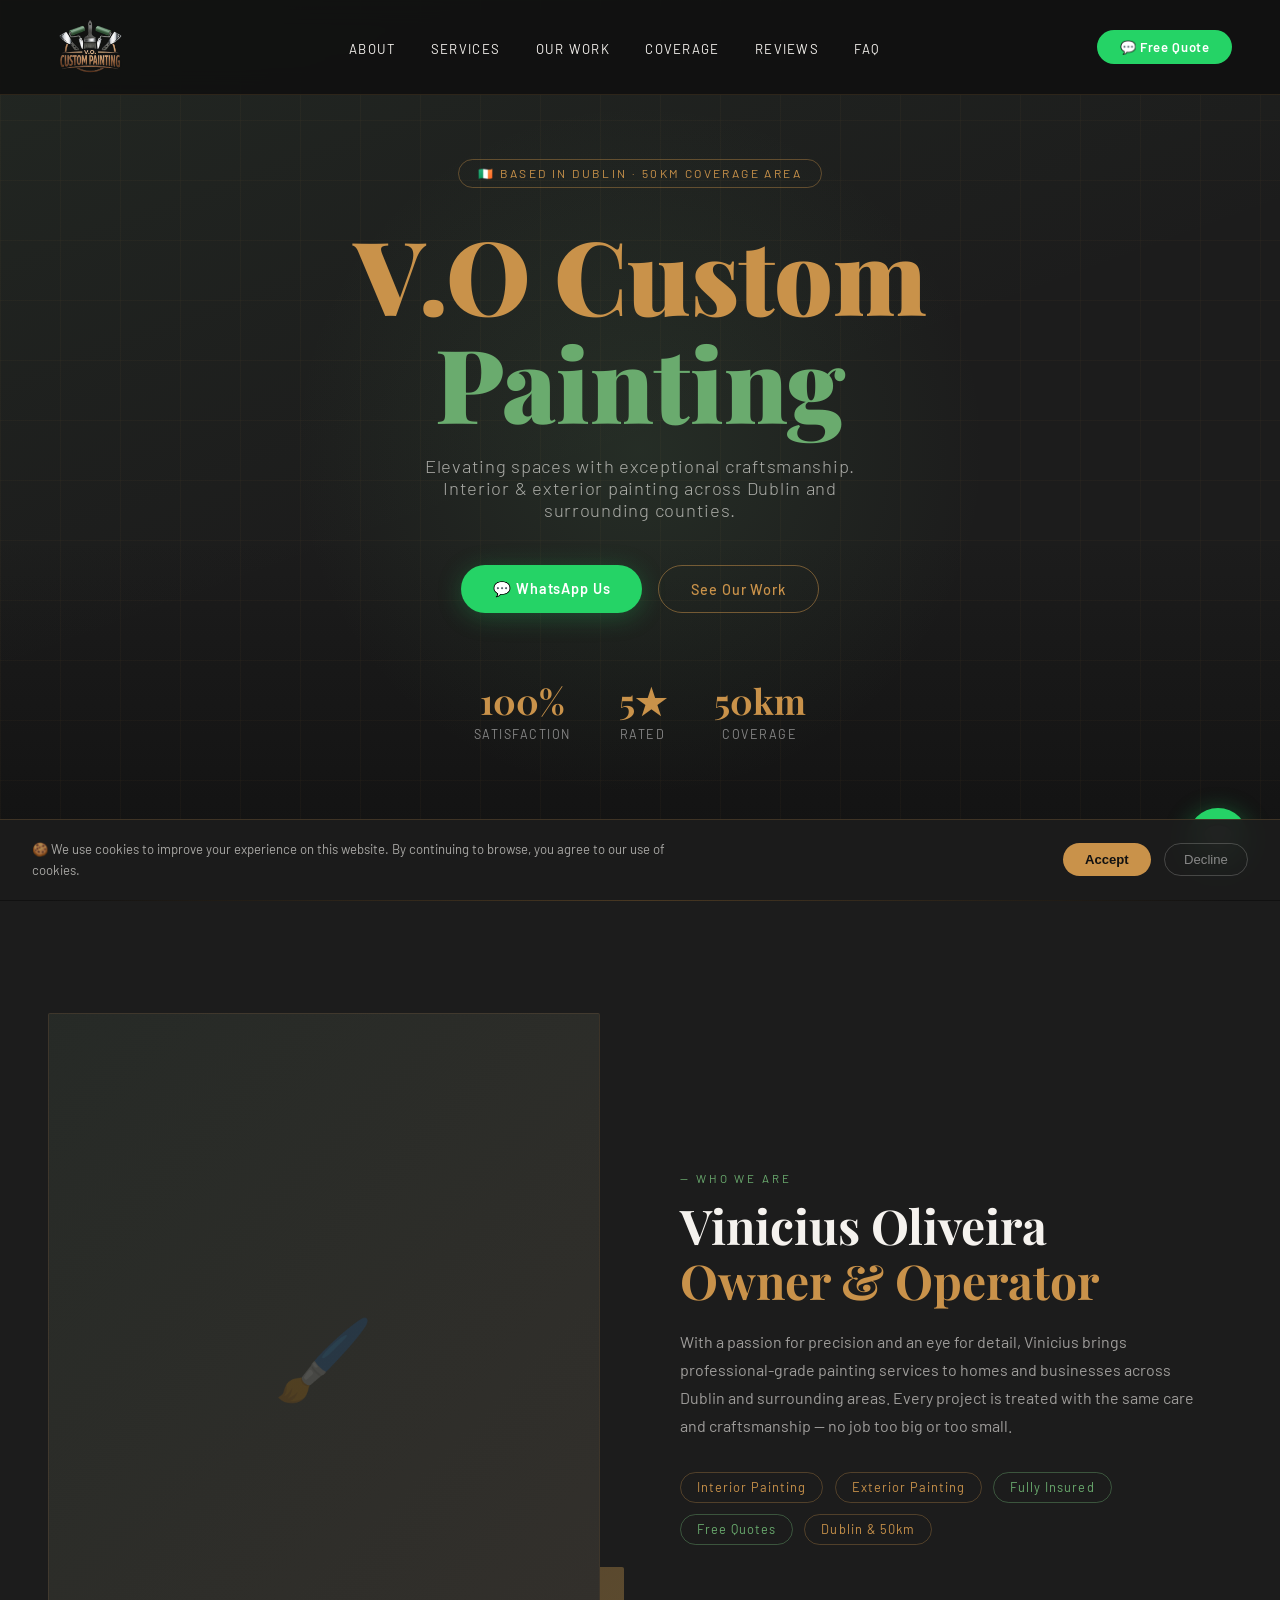
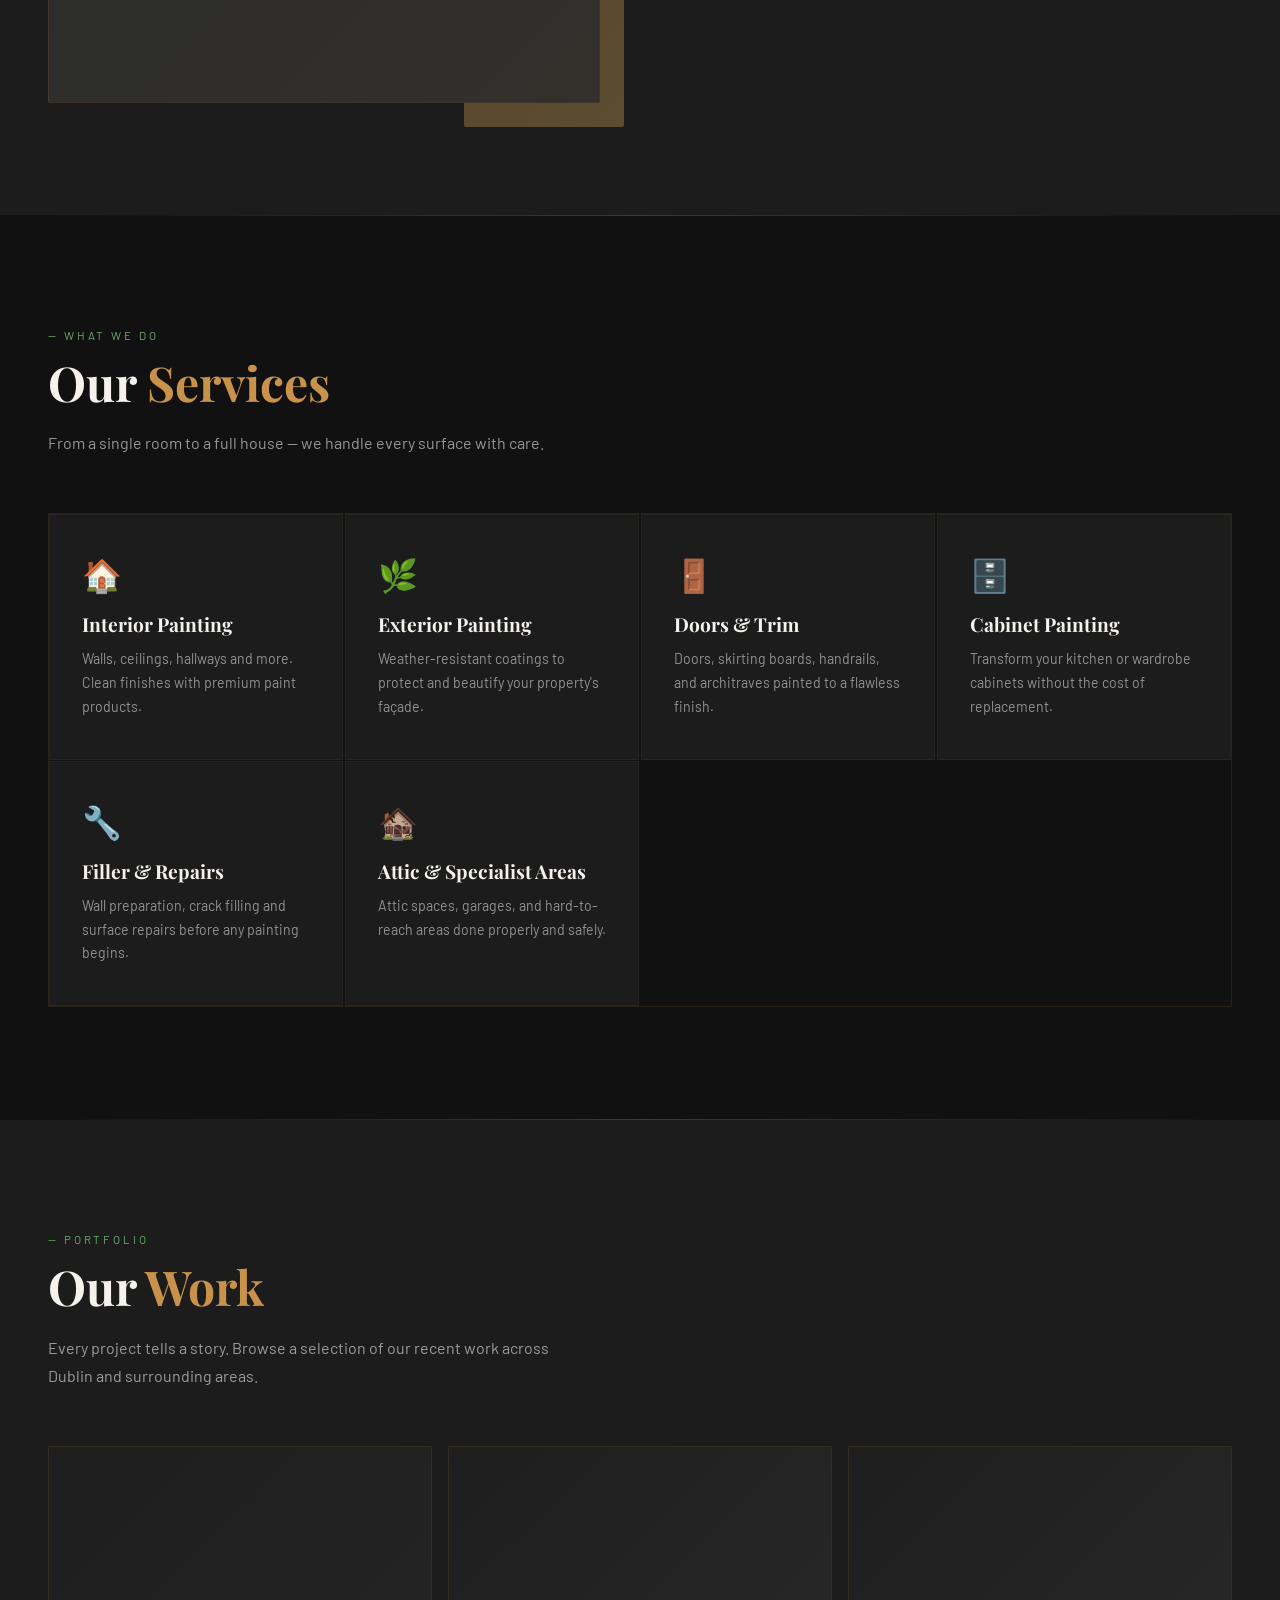
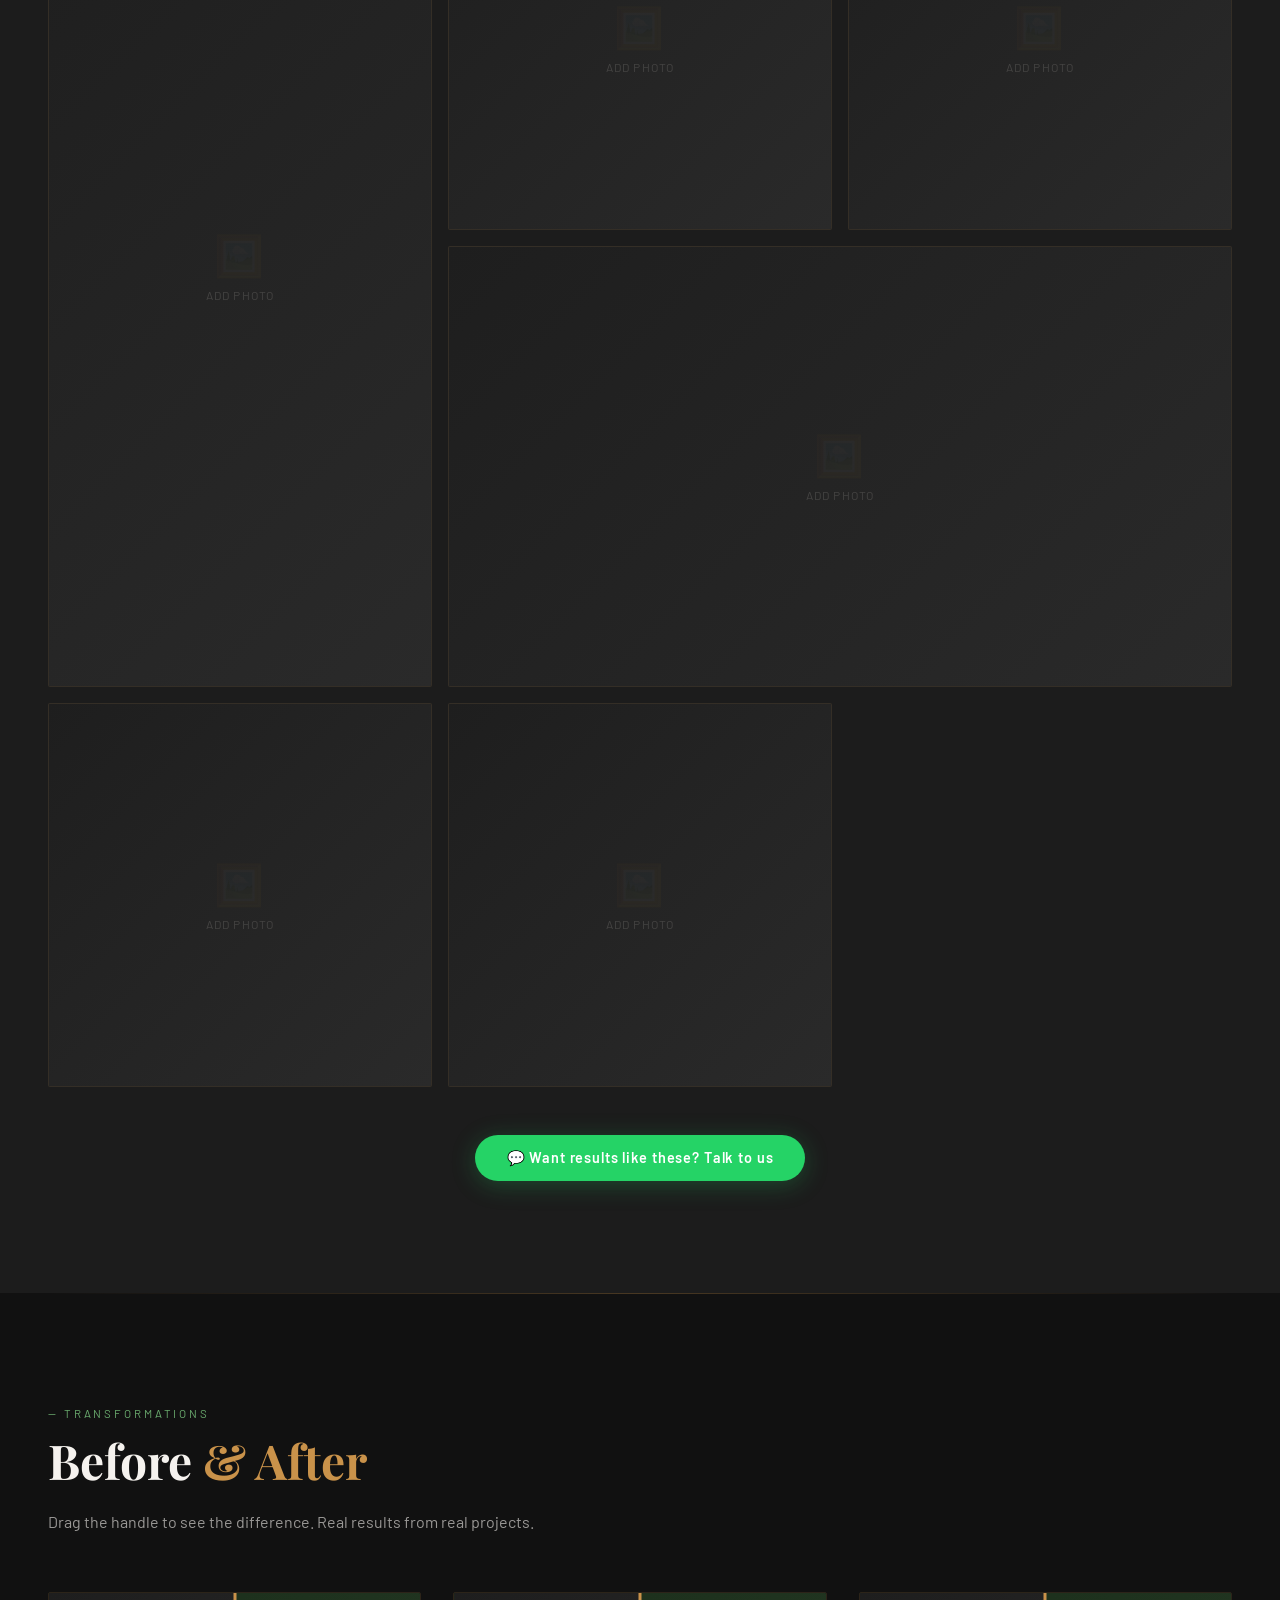
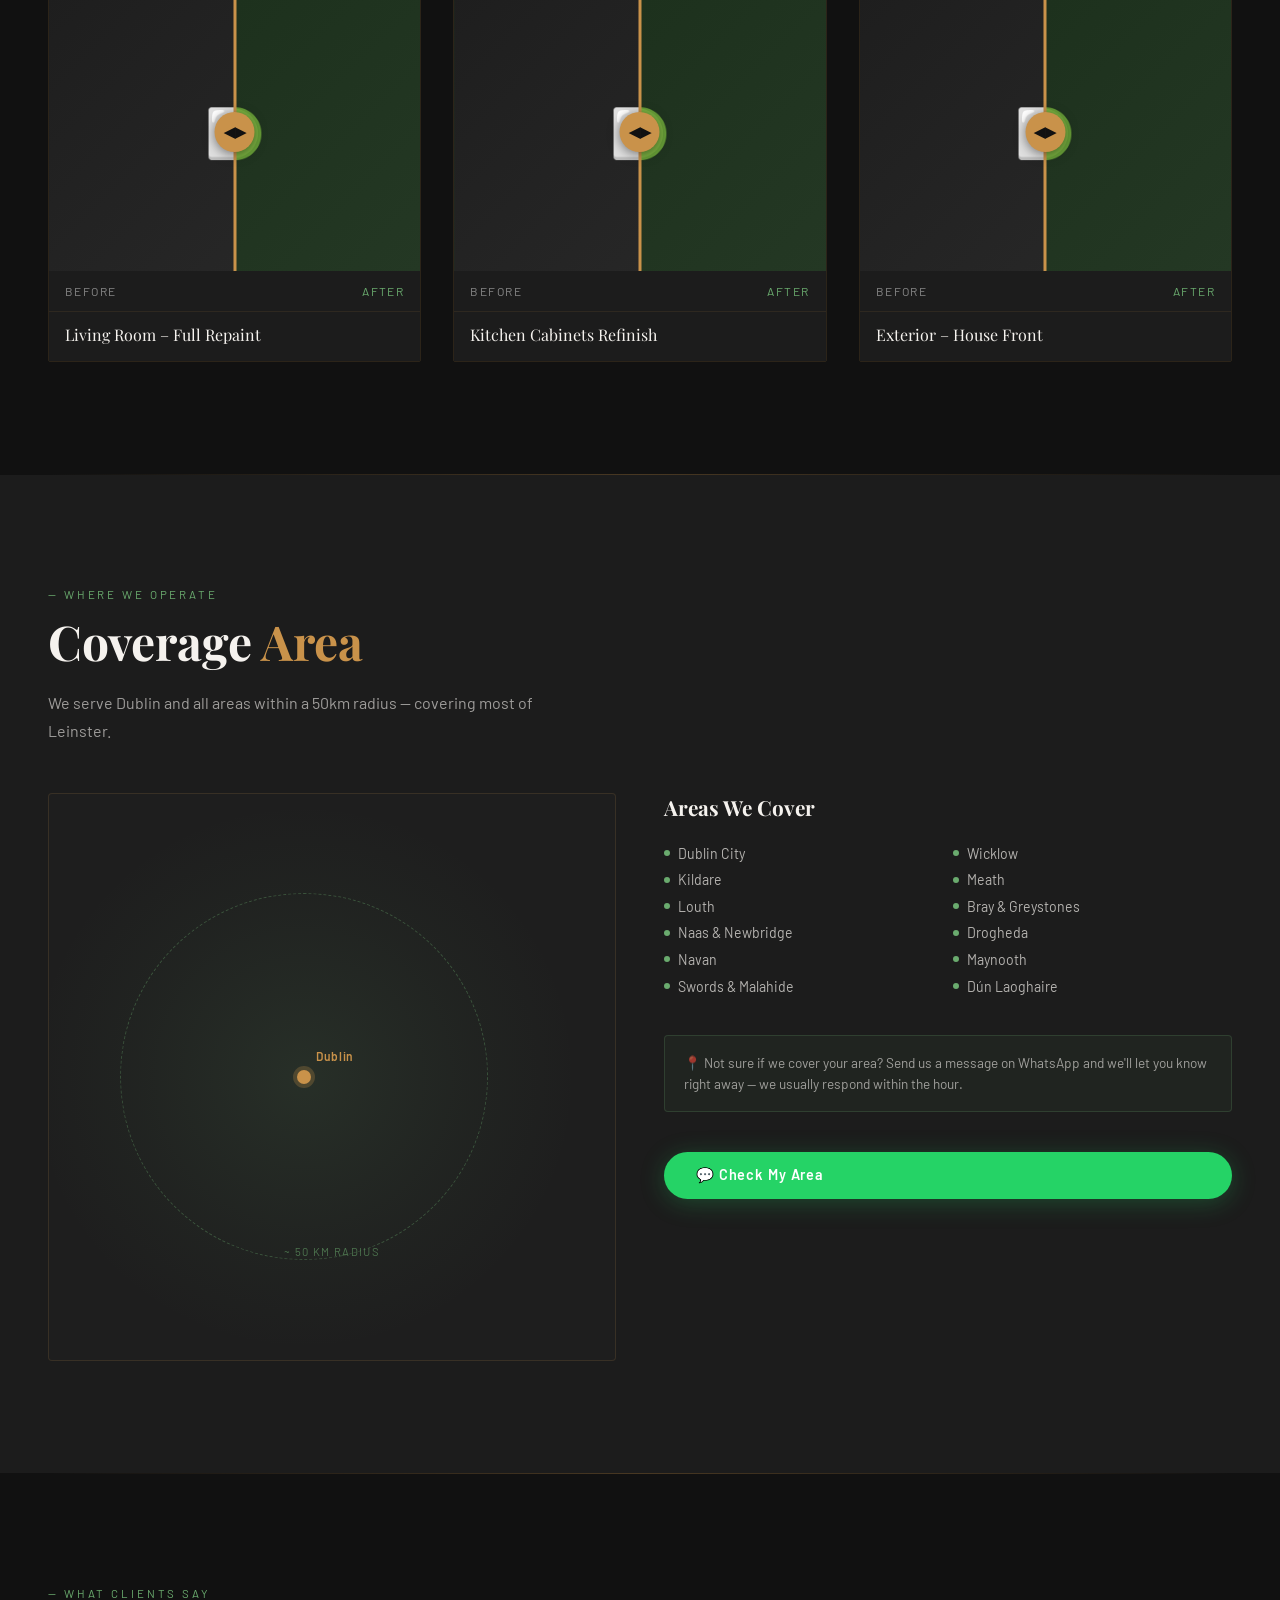
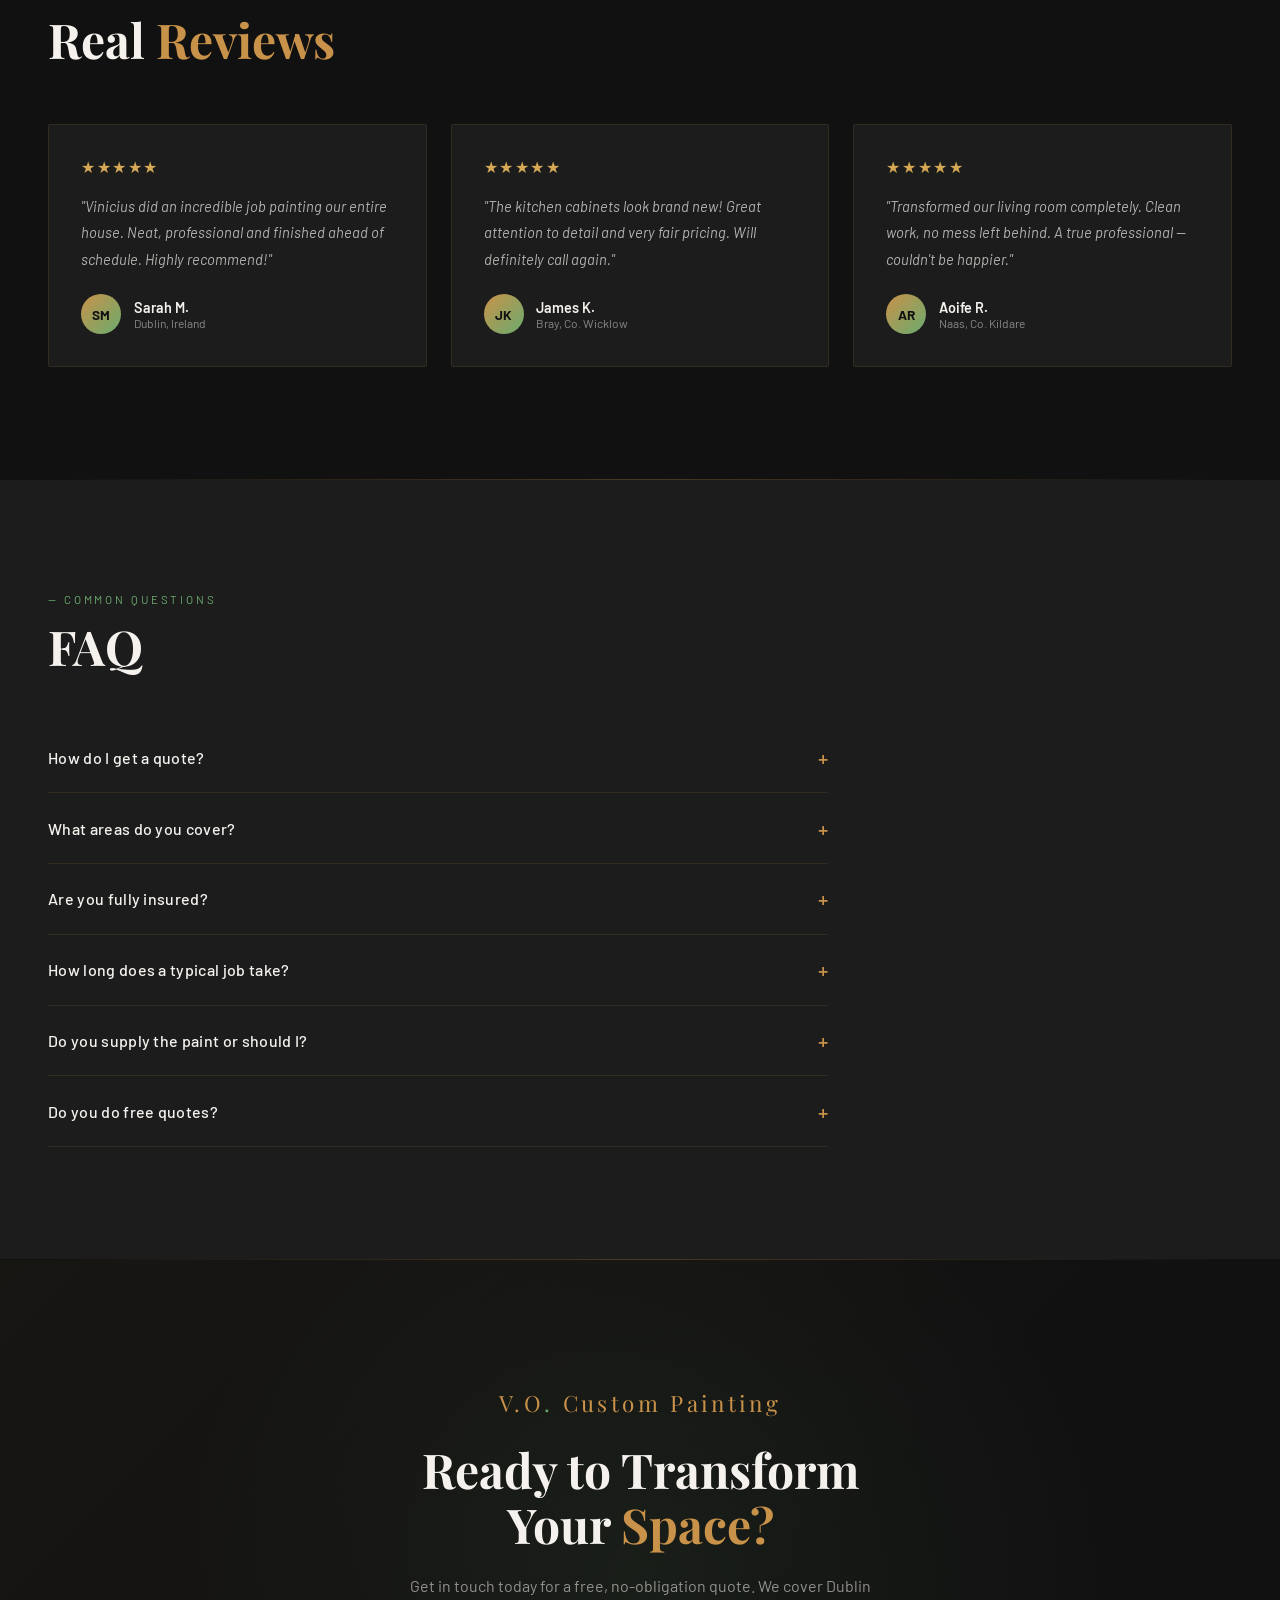
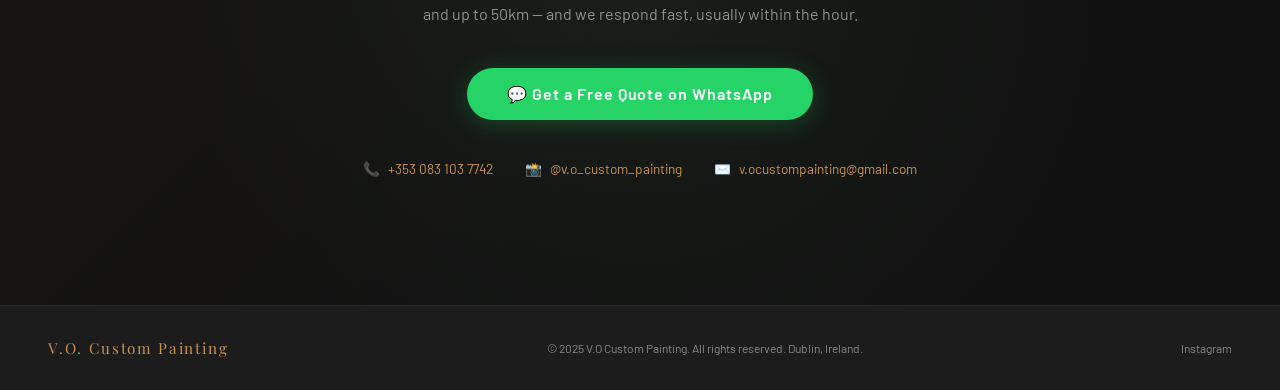
==== commit 65c785bd: "feat: add logo to header and organize assets - Add PNG logo with transparent background to header na" ====
--- a/index.html
+++ b/index.html
@@ -69,7 +69,7 @@
     display: flex; align-items: center;
   }
   .nav-logo img {
-    height: 48px;
+    height: 56px;
     width: auto;
     object-fit: contain;
   }
@@ -610,7 +610,7 @@
 
 <!-- NAV -->
 <nav>
-  <a class="nav-logo" href="#hero"><img src="../Logo V.O 2.0.jpeg" alt="V.O Custom Painting" /></a>
+  <a class="nav-logo" href="#hero"><img src="images/Logo-VO-Custom-Painting-fundo-transparente.png" alt="V.O Custom Painting" /></a>
   <ul class="nav-links">
     <li><a href="#about">About</a></li>
     <li><a href="#services">Services</a></li>
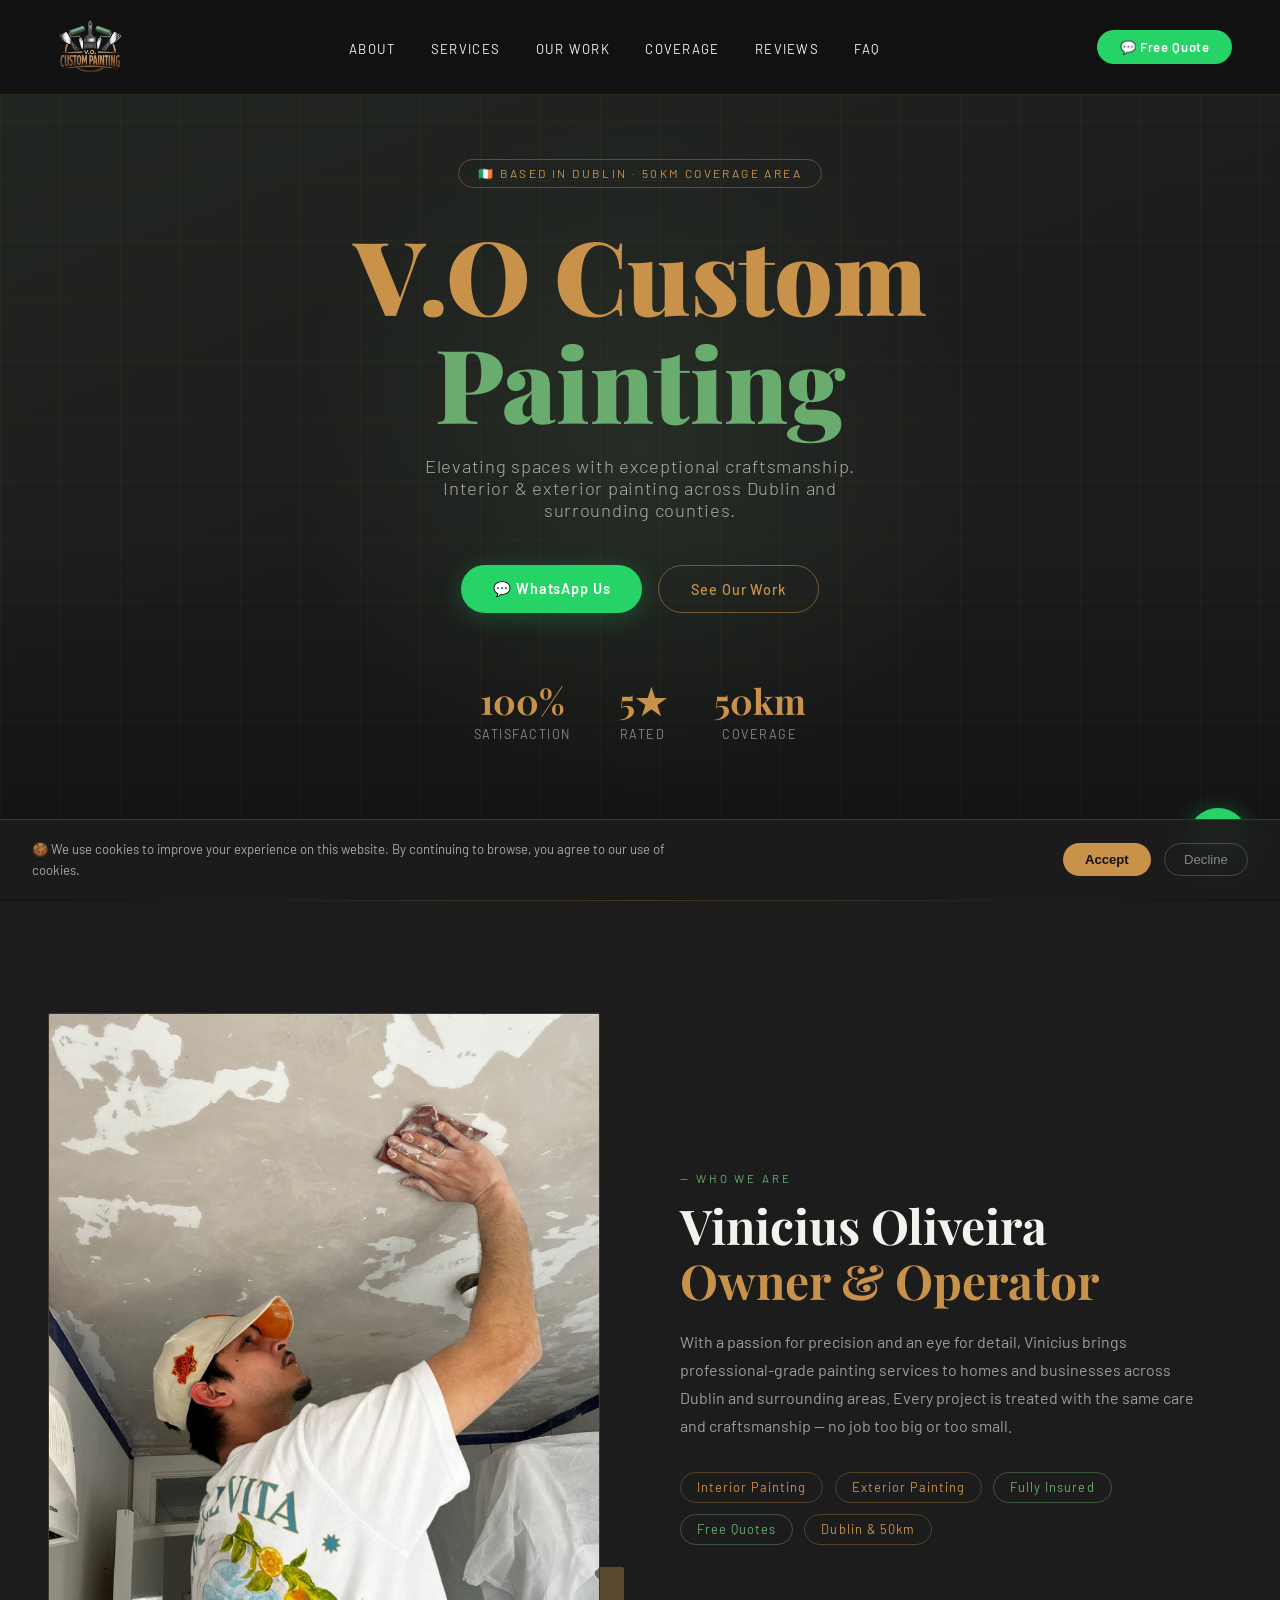
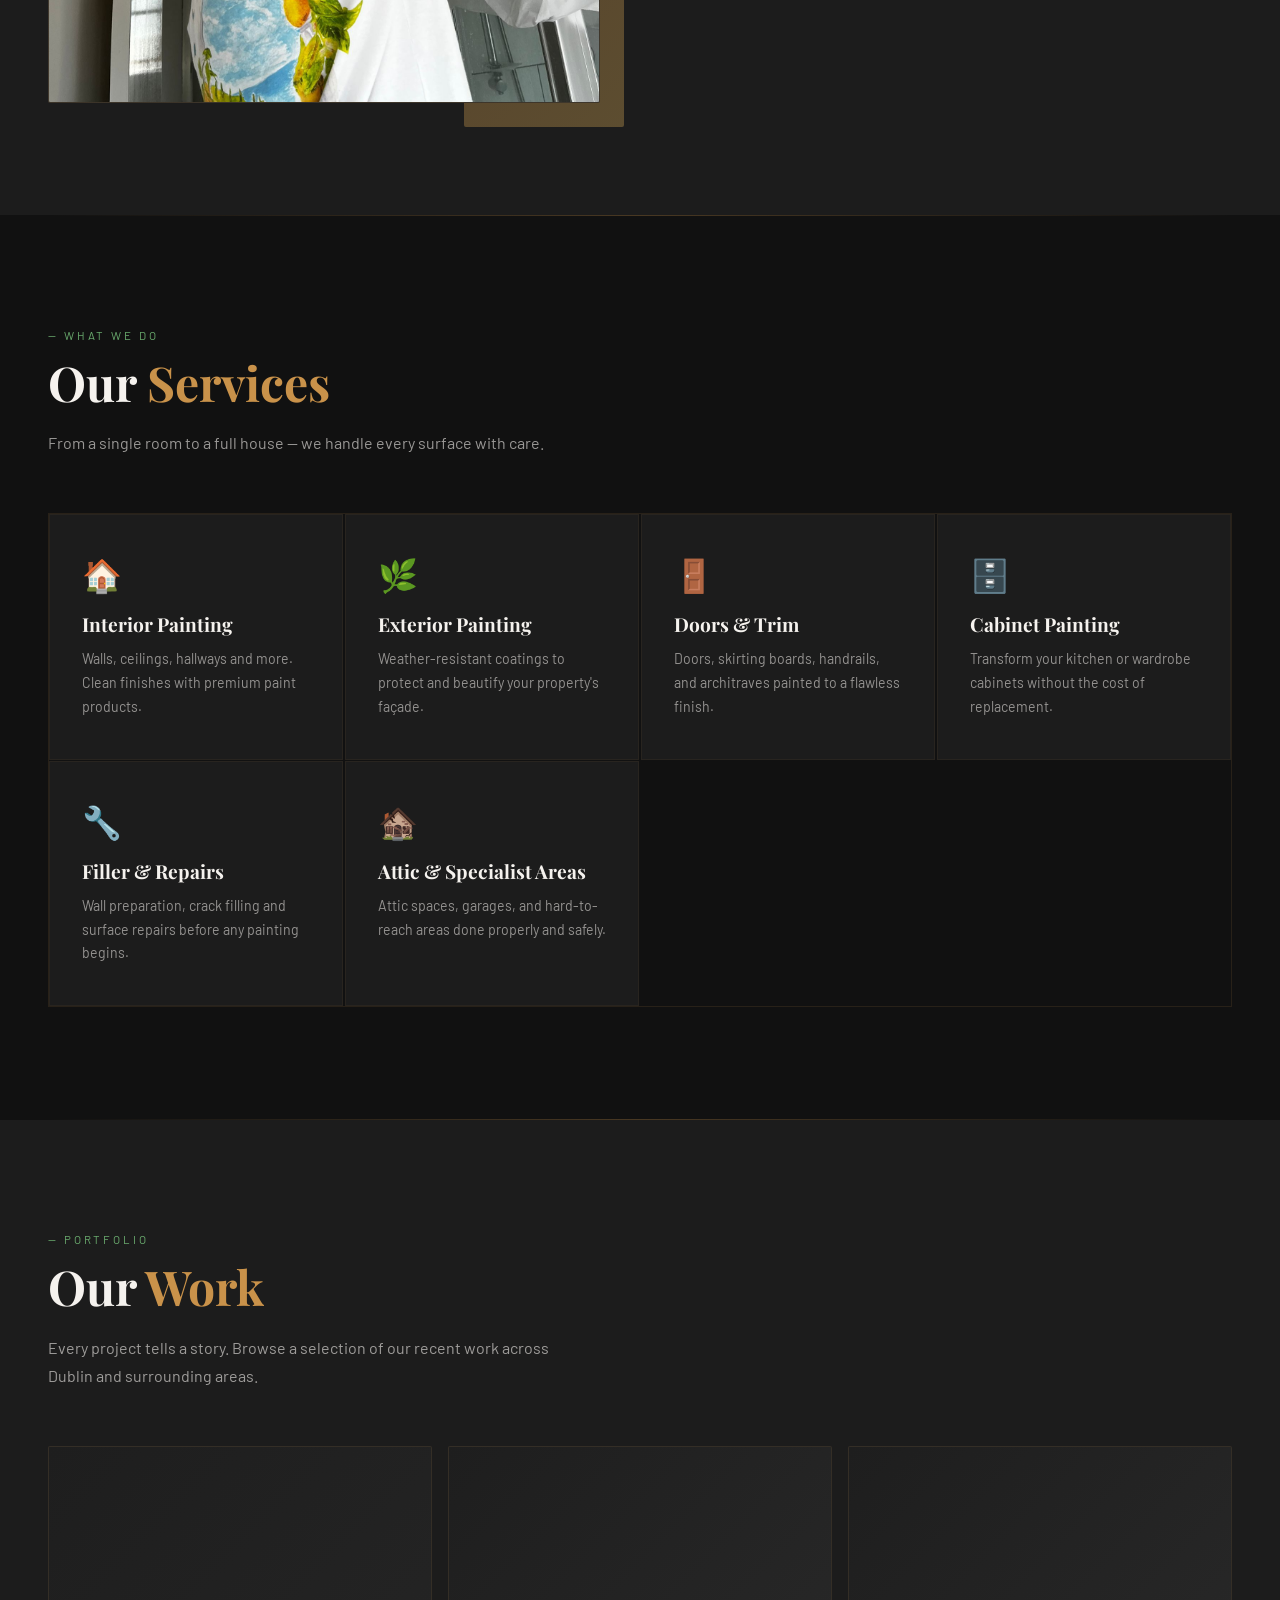
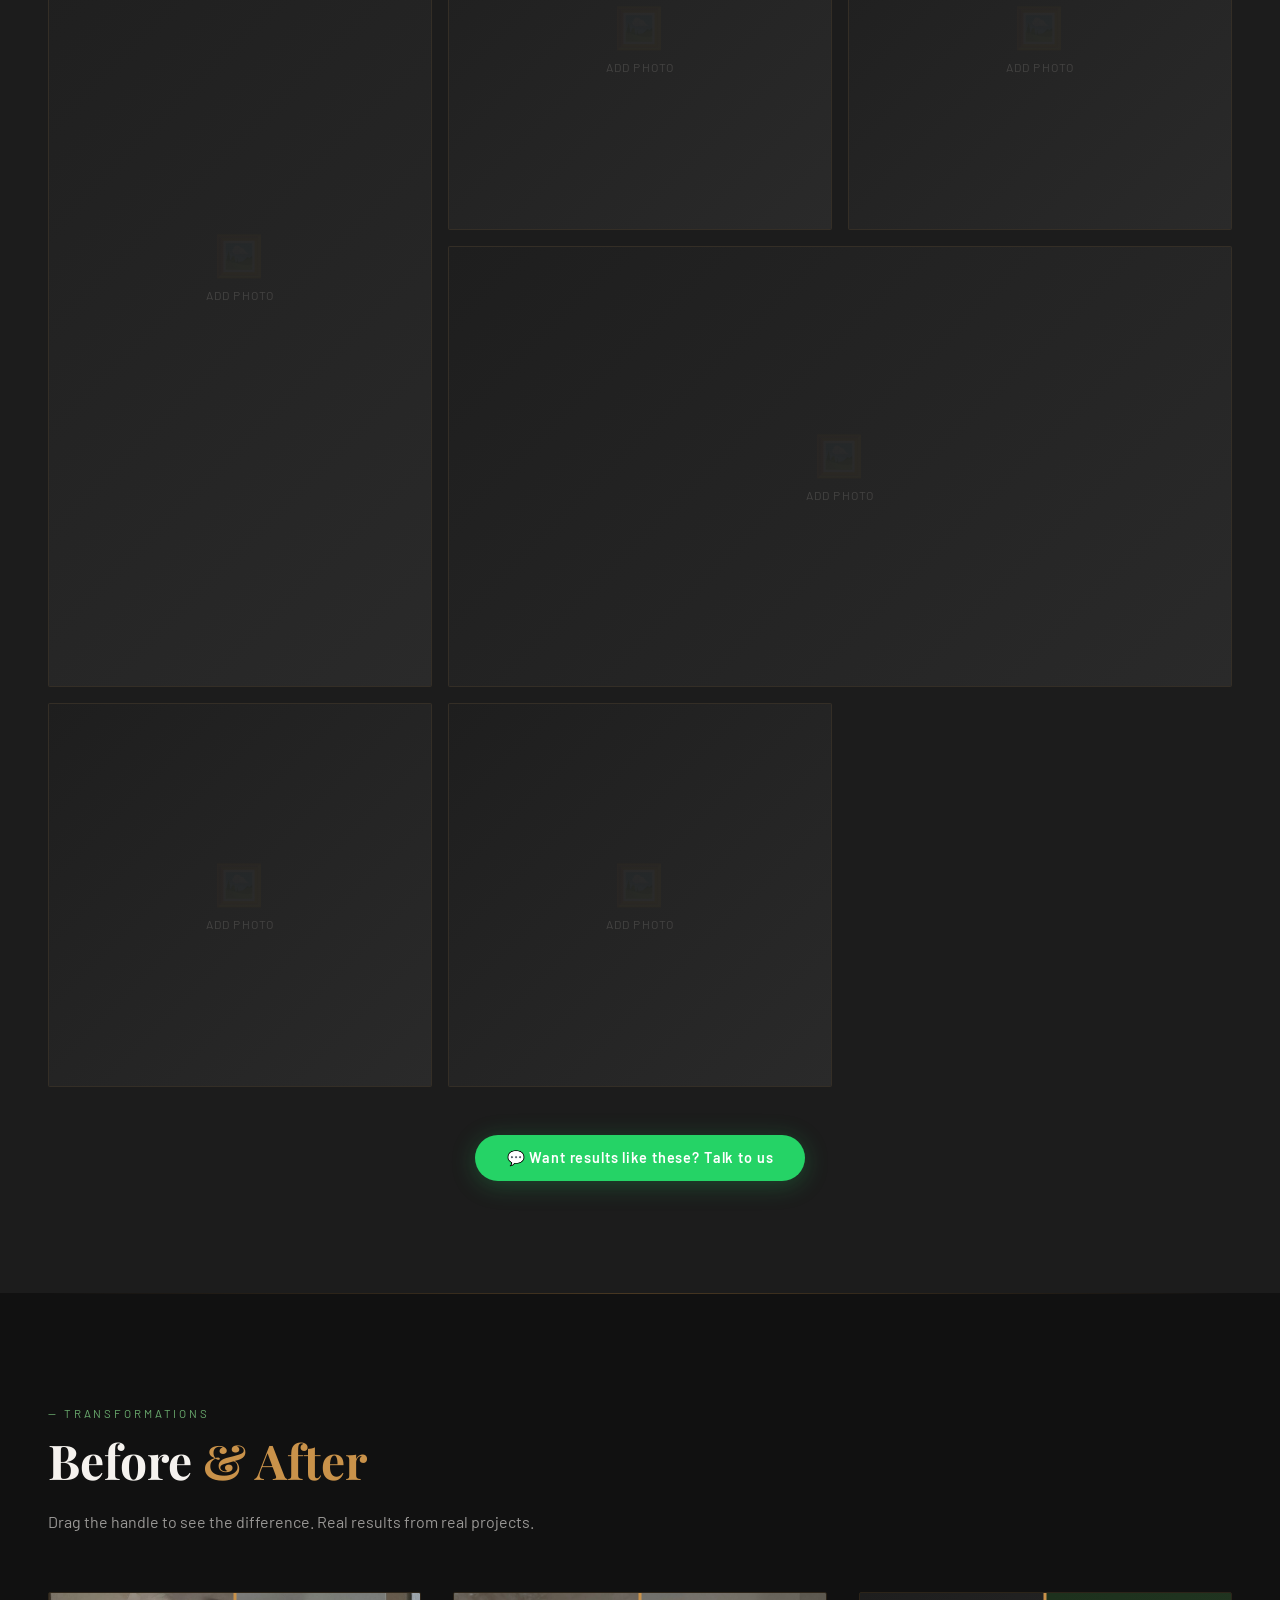
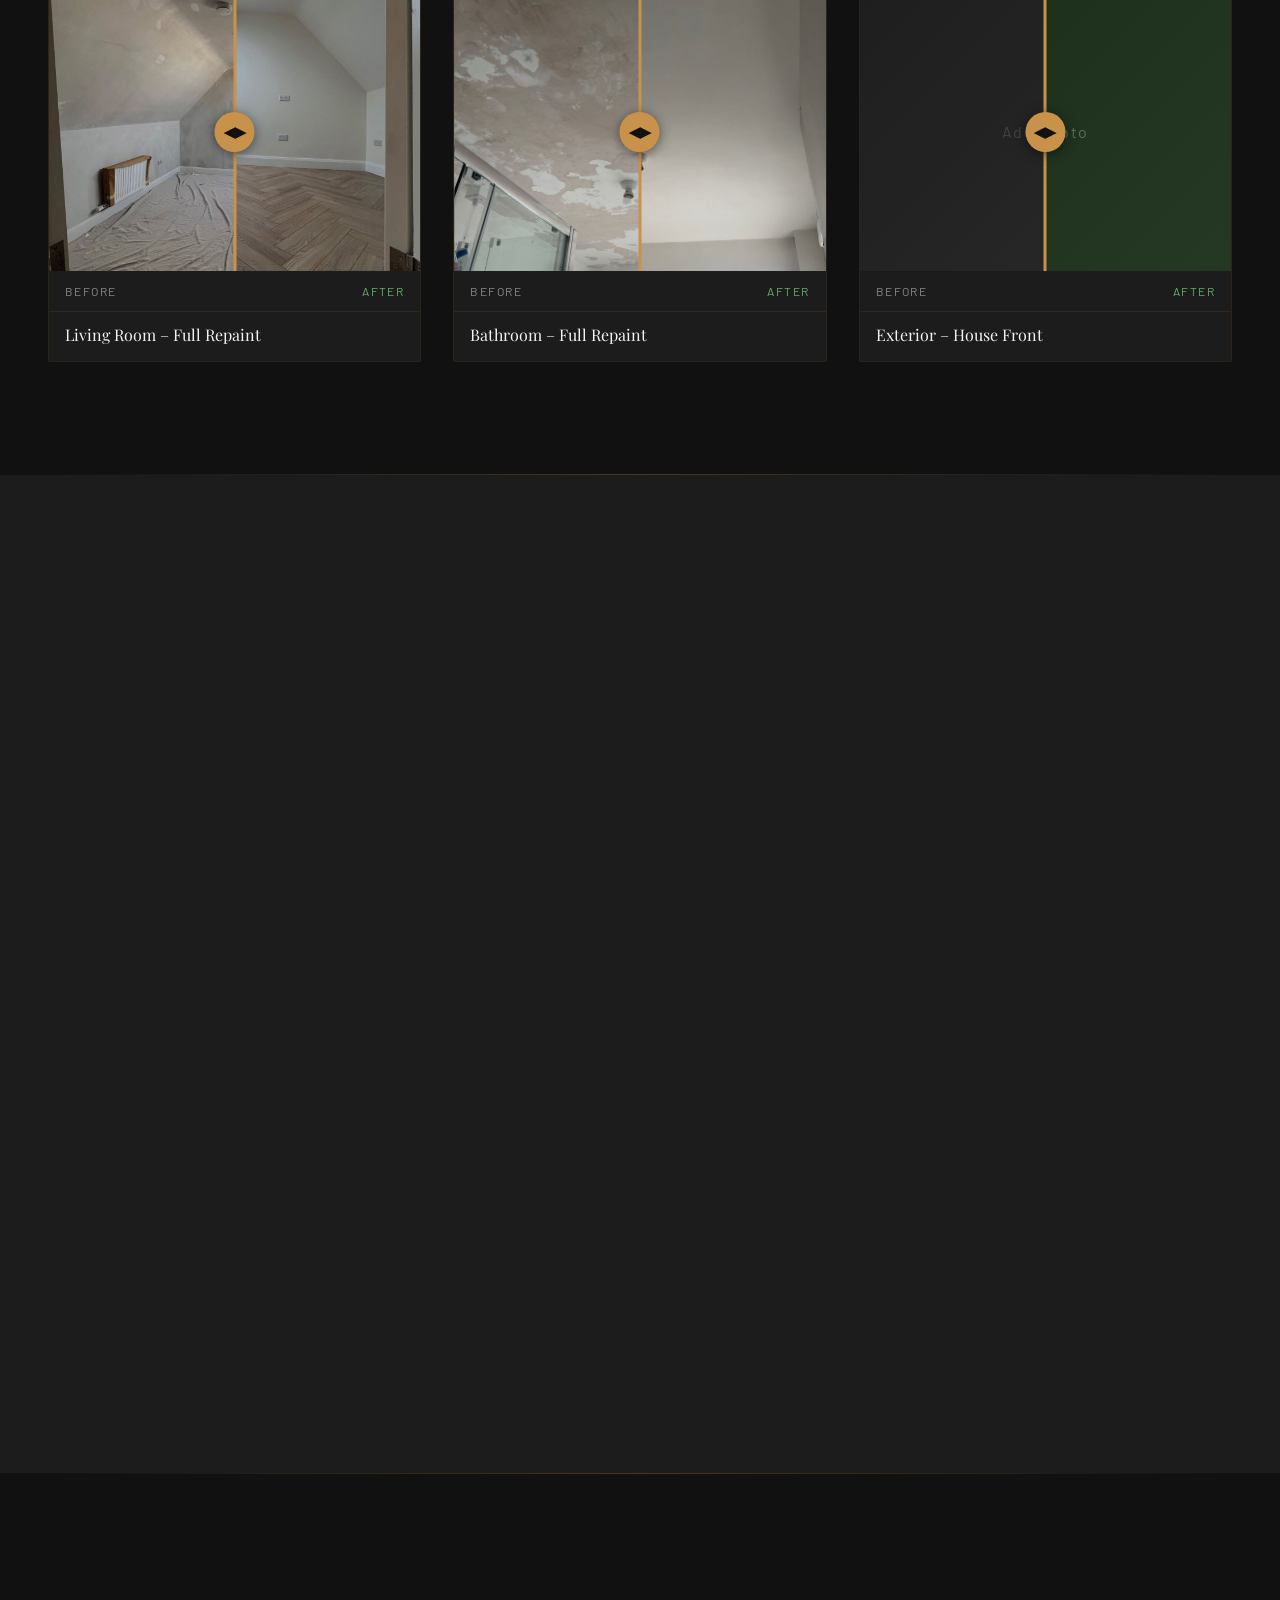
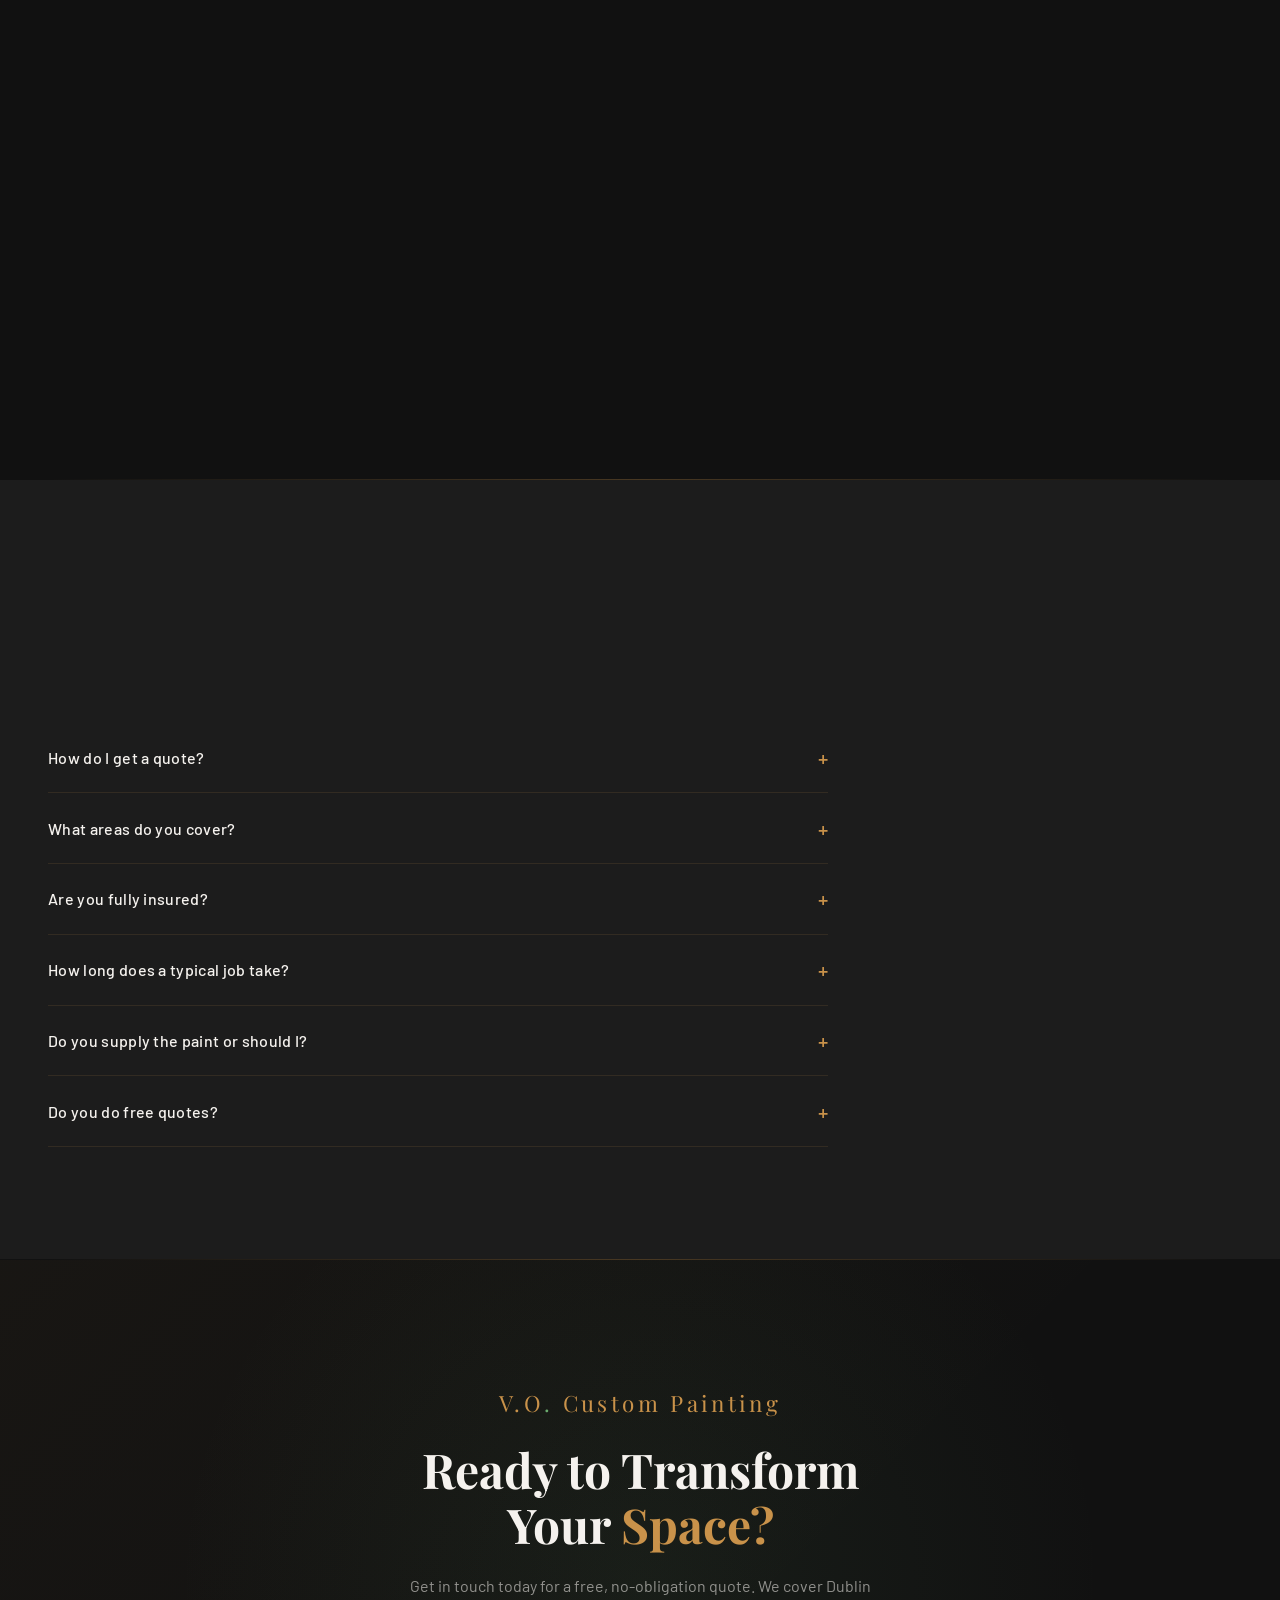
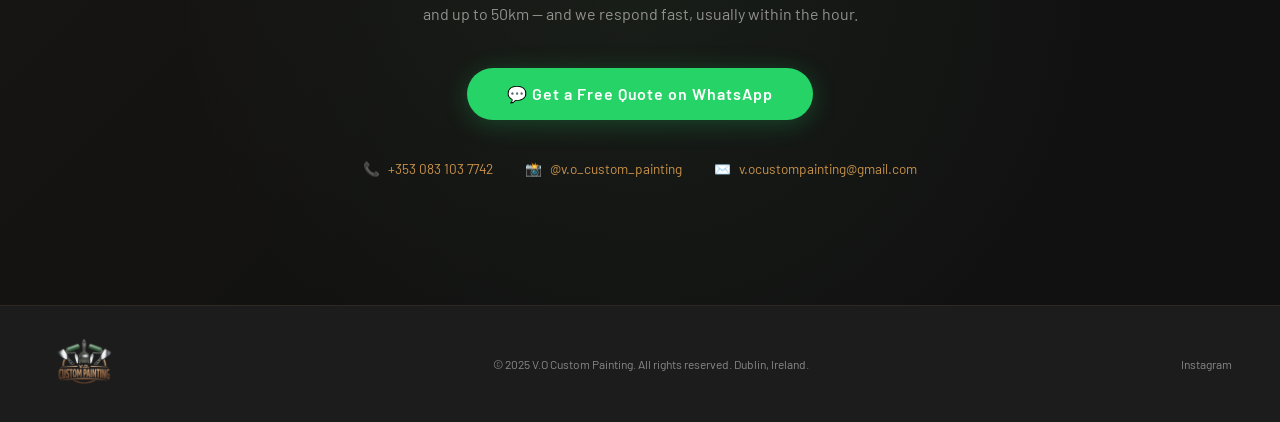
==== commit f56d3cc0: "feat: integrate real images into the page - About section: Vinicius photo replacing placeholder - Be" ====
--- a/index.html
+++ b/index.html
@@ -671,7 +671,7 @@
     <div class="about-grid">
       <div class="about-img-wrap reveal">
         <div class="about-img-placeholder">
-          <span class="placeholder-icon">🖌️</span>
+          <img src="images/Vinicius-foto.jpeg" alt="Vinicius Oliveira – V.O Custom Painting" style="width:100%;height:100%;object-fit:cover;position:absolute;inset:0;" />
         </div>
         <div class="about-accent"></div>
       </div>
@@ -794,8 +794,8 @@
 
       <div class="ba-card">
         <div class="ba-slider-wrap" data-slider>
-          <div class="ba-after">🟢</div>
-          <div class="ba-before">⬜</div>
+          <div class="ba-after"><img src="images/Imagem-depois-1.jpeg" alt="After" style="width:100%;height:100%;object-fit:cover;" /></div>
+          <div class="ba-before"><img src="images/Imagem-antes-1.jpeg" alt="Before" style="width:100%;height:100%;object-fit:cover;" /></div>
           <div class="ba-handle"><div class="ba-handle-circle">◀▶</div></div>
         </div>
         <div class="ba-labels">
@@ -807,21 +807,21 @@
 
       <div class="ba-card">
         <div class="ba-slider-wrap" data-slider>
-          <div class="ba-after">🟢</div>
-          <div class="ba-before">⬜</div>
+          <div class="ba-after"><img src="images/Imagem-banheiro-depois.jpeg" alt="After" style="width:100%;height:100%;object-fit:cover;" /></div>
+          <div class="ba-before"><img src="images/Imagem-banheiro-antes.jpeg" alt="Before" style="width:100%;height:100%;object-fit:cover;" /></div>
           <div class="ba-handle"><div class="ba-handle-circle">◀▶</div></div>
         </div>
         <div class="ba-labels">
           <span class="ba-label before">Before</span>
           <span class="ba-label after">After</span>
         </div>
-        <div class="ba-title">Kitchen Cabinets Refinish</div>
+        <div class="ba-title">Bathroom – Full Repaint</div>
       </div>
 
       <div class="ba-card">
         <div class="ba-slider-wrap" data-slider>
-          <div class="ba-after">🟢</div>
-          <div class="ba-before">⬜</div>
+          <div class="ba-after" style="background:linear-gradient(135deg,#1a2e1a,#243824);display:flex;align-items:center;justify-content:center;font-size:1rem;color:rgba(245,242,238,.3);letter-spacing:.1em;">Add Photo</div>
+          <div class="ba-before" style="background:linear-gradient(135deg,#1e1e1e,#2a2a2a);display:flex;align-items:center;justify-content:center;font-size:1rem;color:rgba(245,242,238,.15);letter-spacing:.1em;">Add Photo</div>
           <div class="ba-handle"><div class="ba-handle-circle">◀▶</div></div>
         </div>
         <div class="ba-labels">
@@ -1011,7 +1011,7 @@
 
 <!-- FOOTER -->
 <footer>
-  <div class="footer-logo">V.O<span>.</span> Custom Painting</div>
+  <div class="footer-logo"><img src="images/Logo-VO-Custom-Painting-fundo-transparente.png" alt="V.O Custom Painting" style="height:48px;width:auto;object-fit:contain;" /></div>
   <div class="footer-copy">© 2025 V.O Custom Painting. All rights reserved. Dublin, Ireland.</div>
   <div class="footer-links">
     <a href="https://instagram.com/v.o_custom_painting" target="_blank" rel="noopener">Instagram</a>
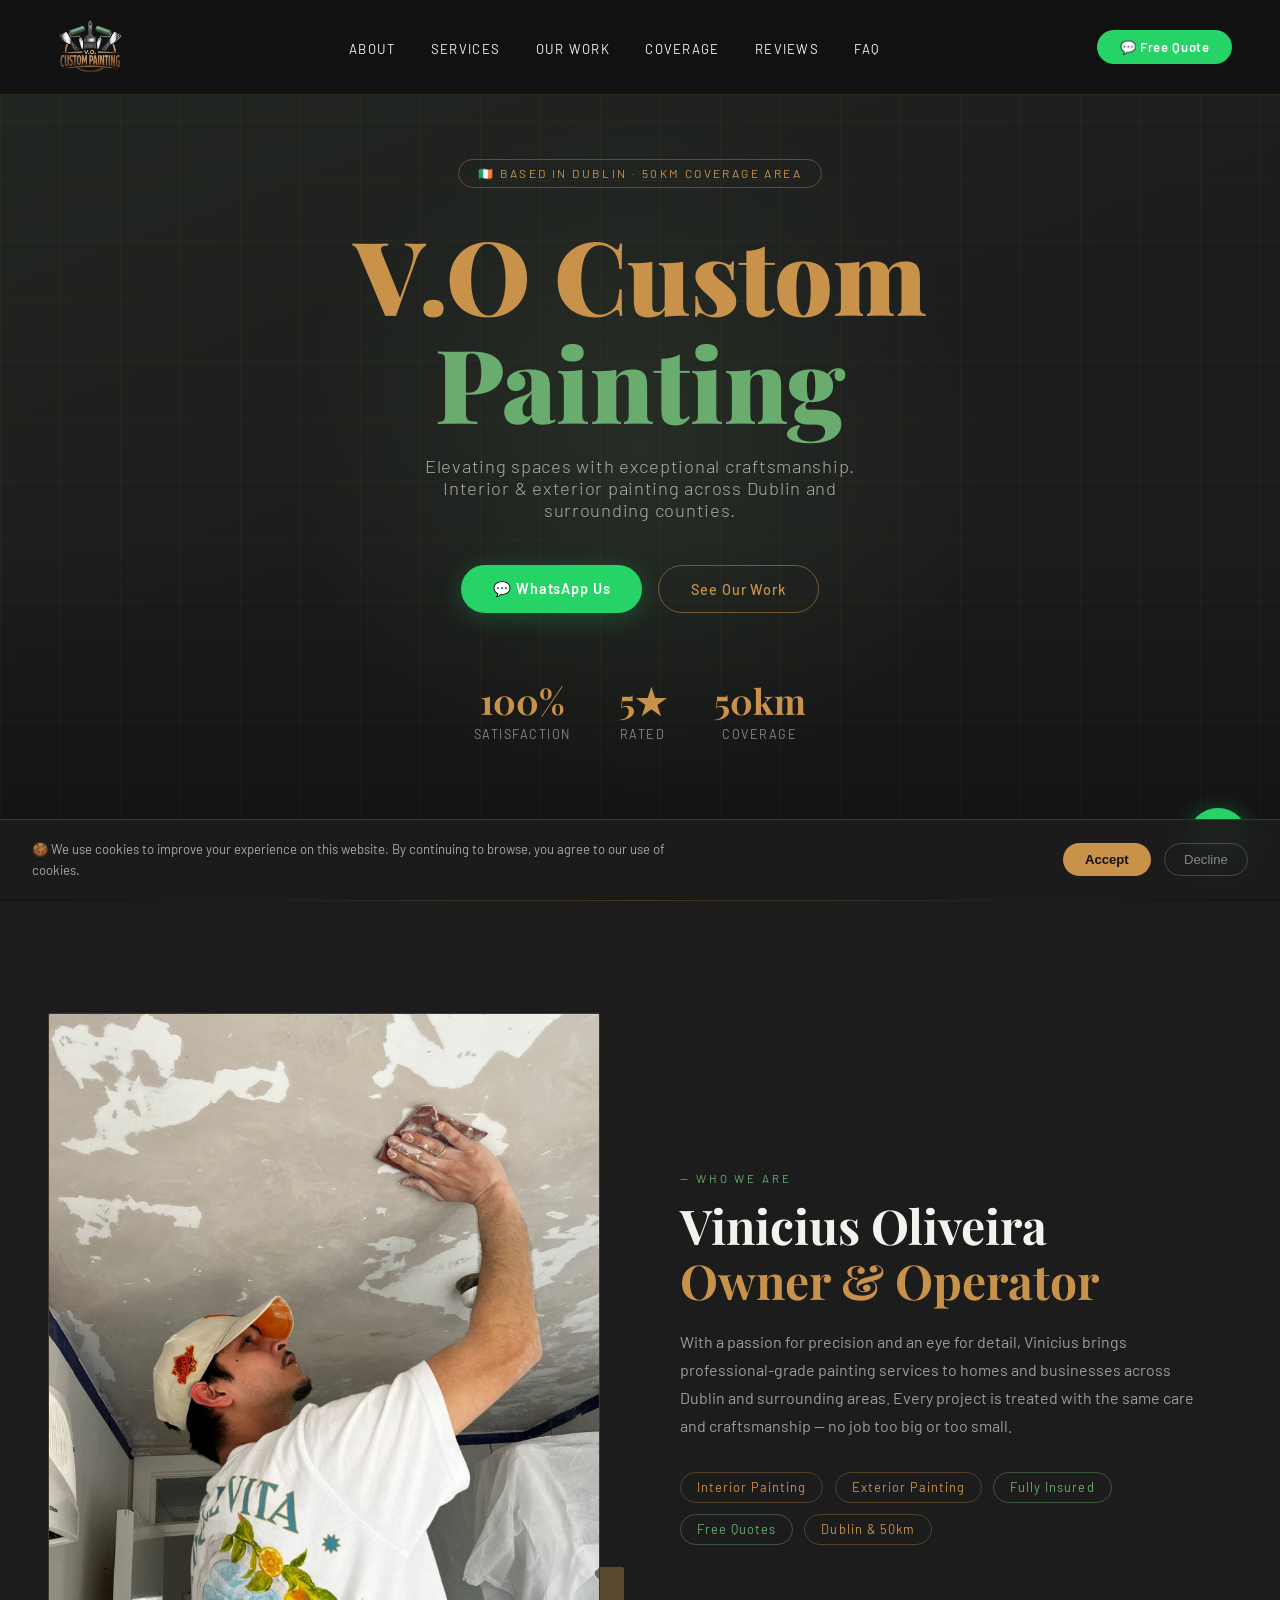
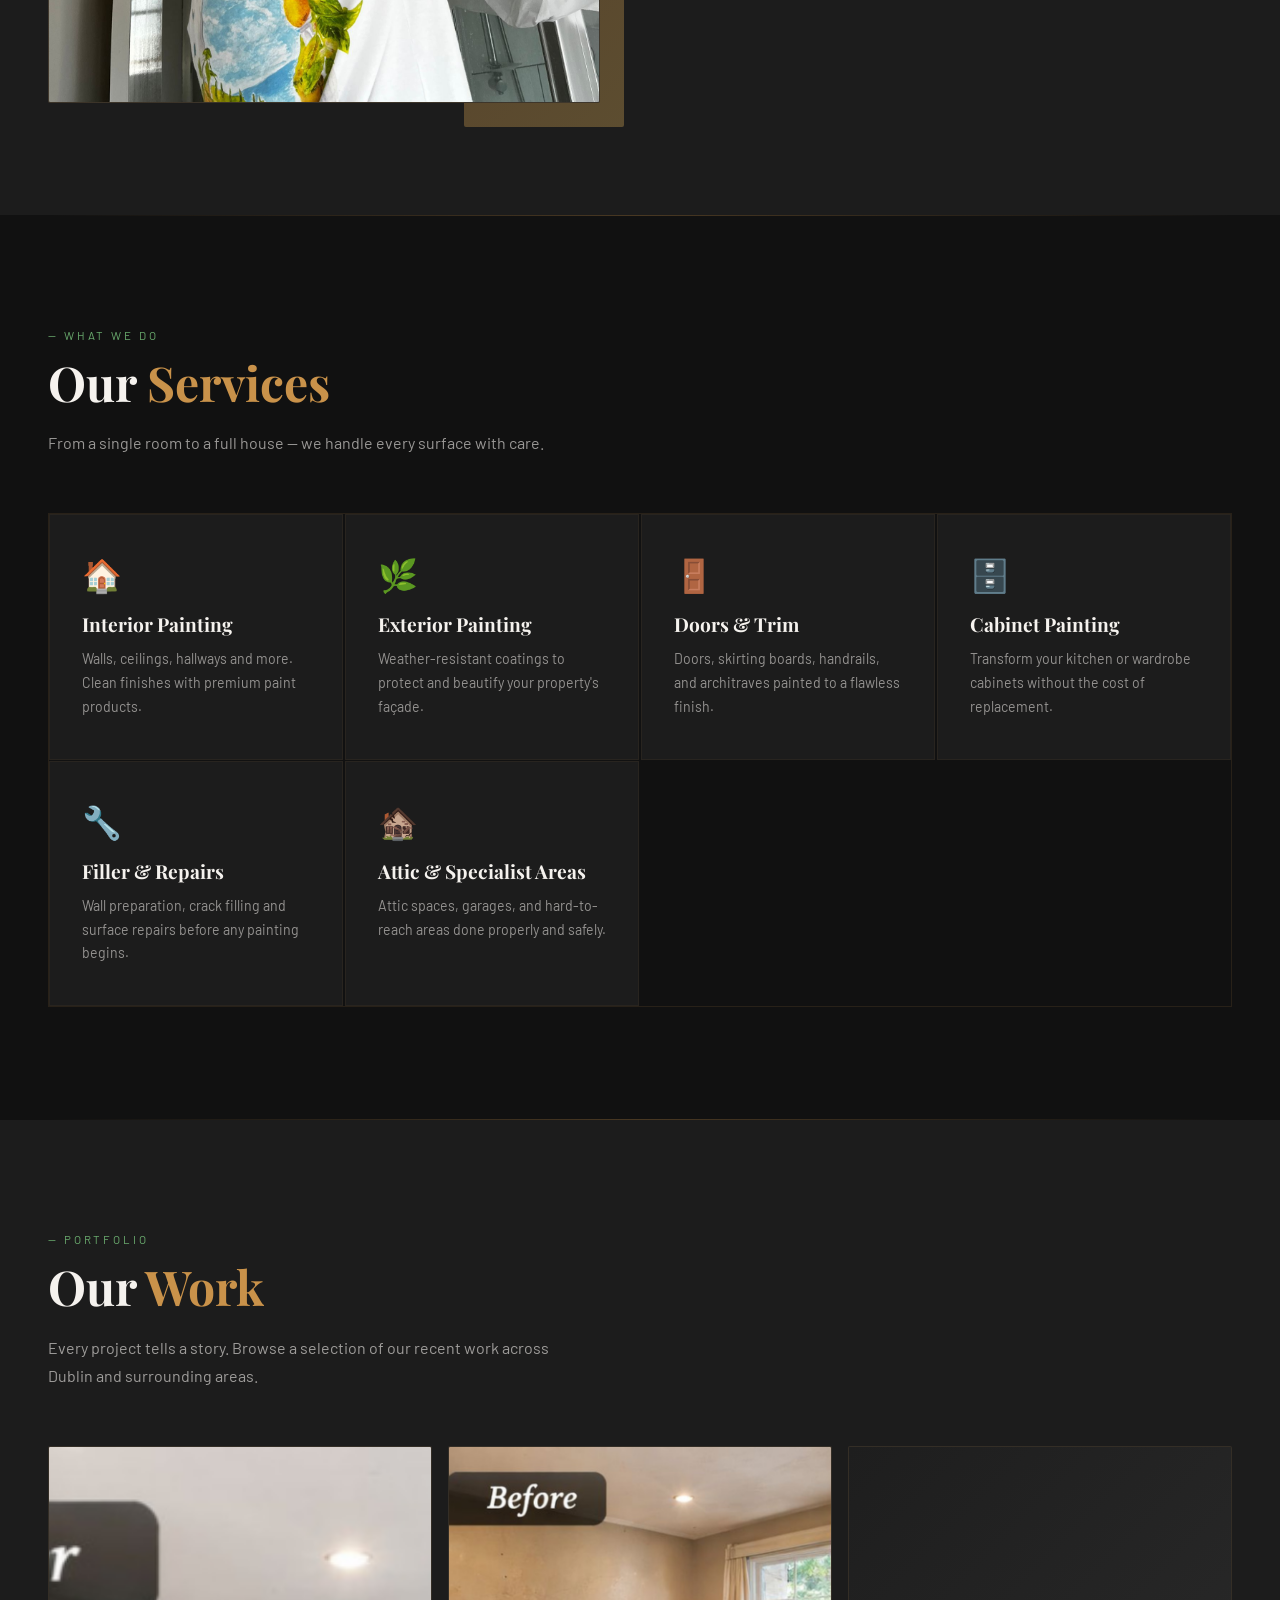
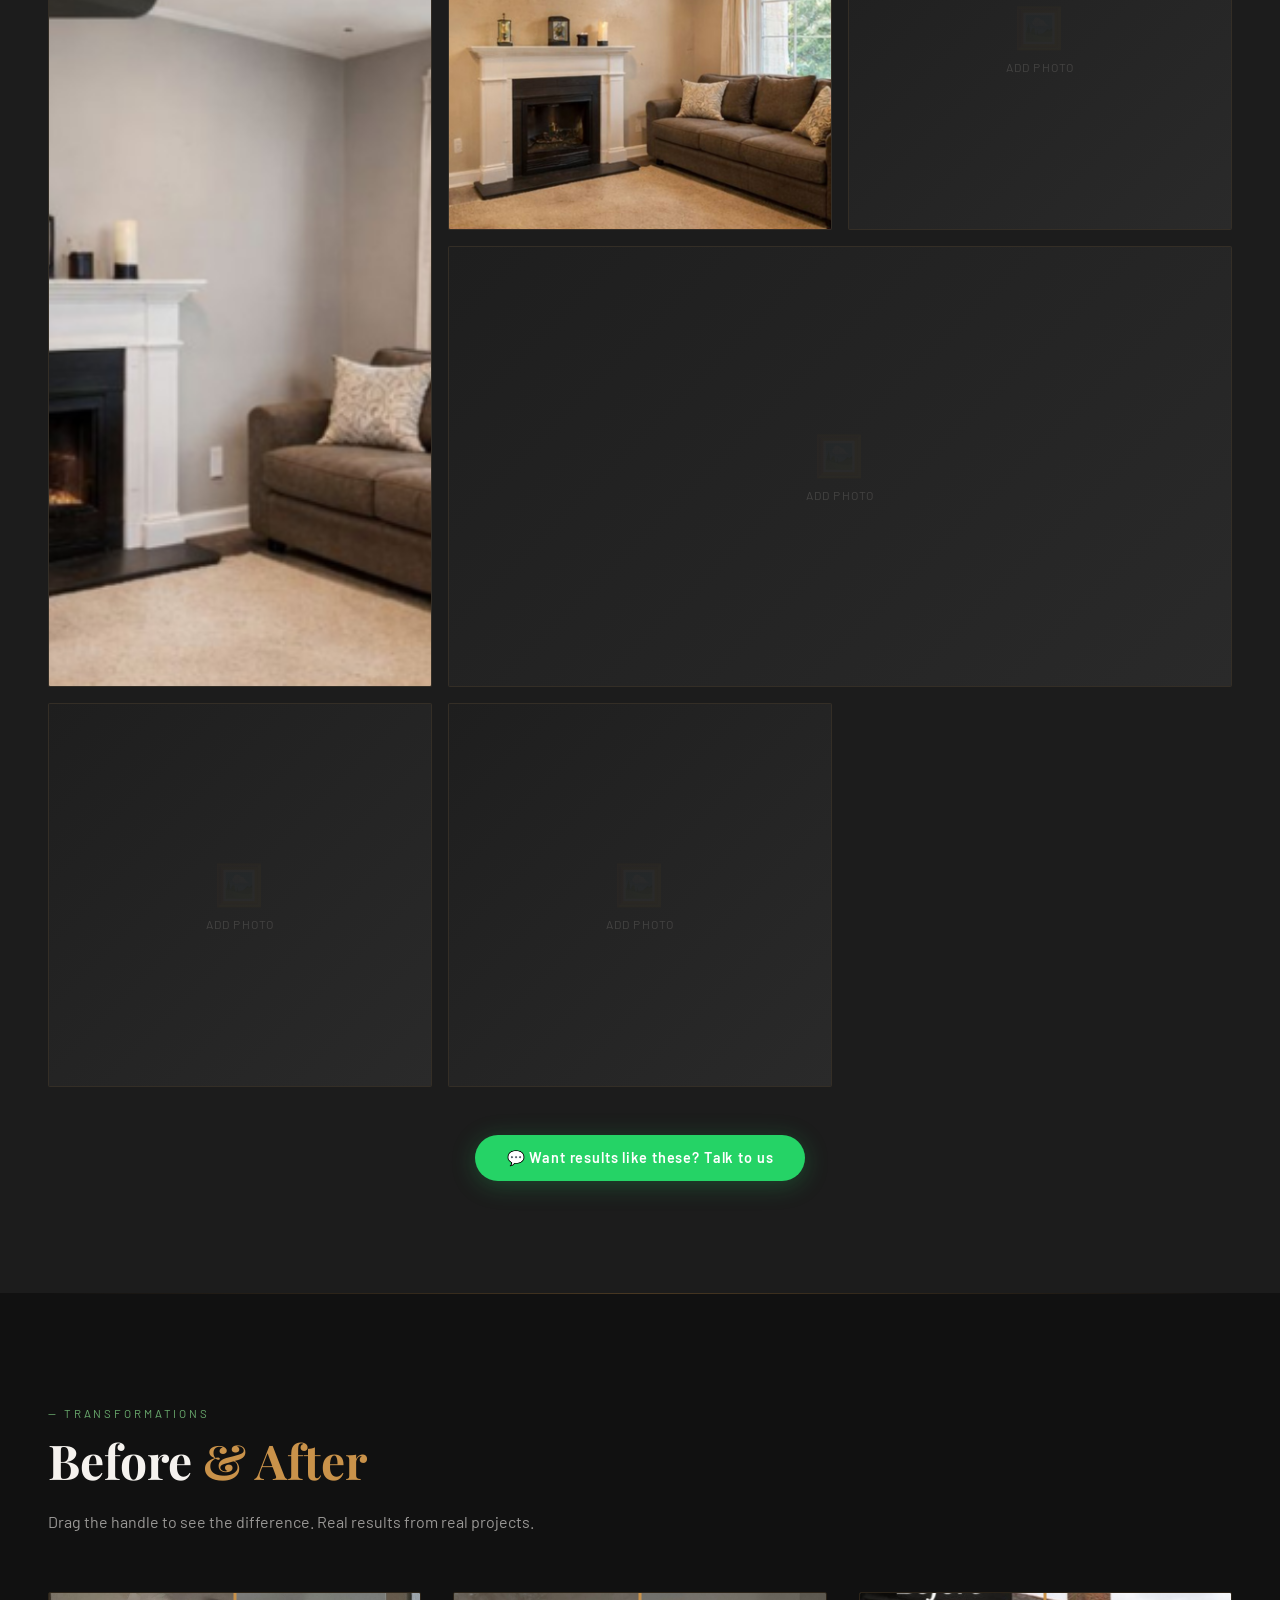
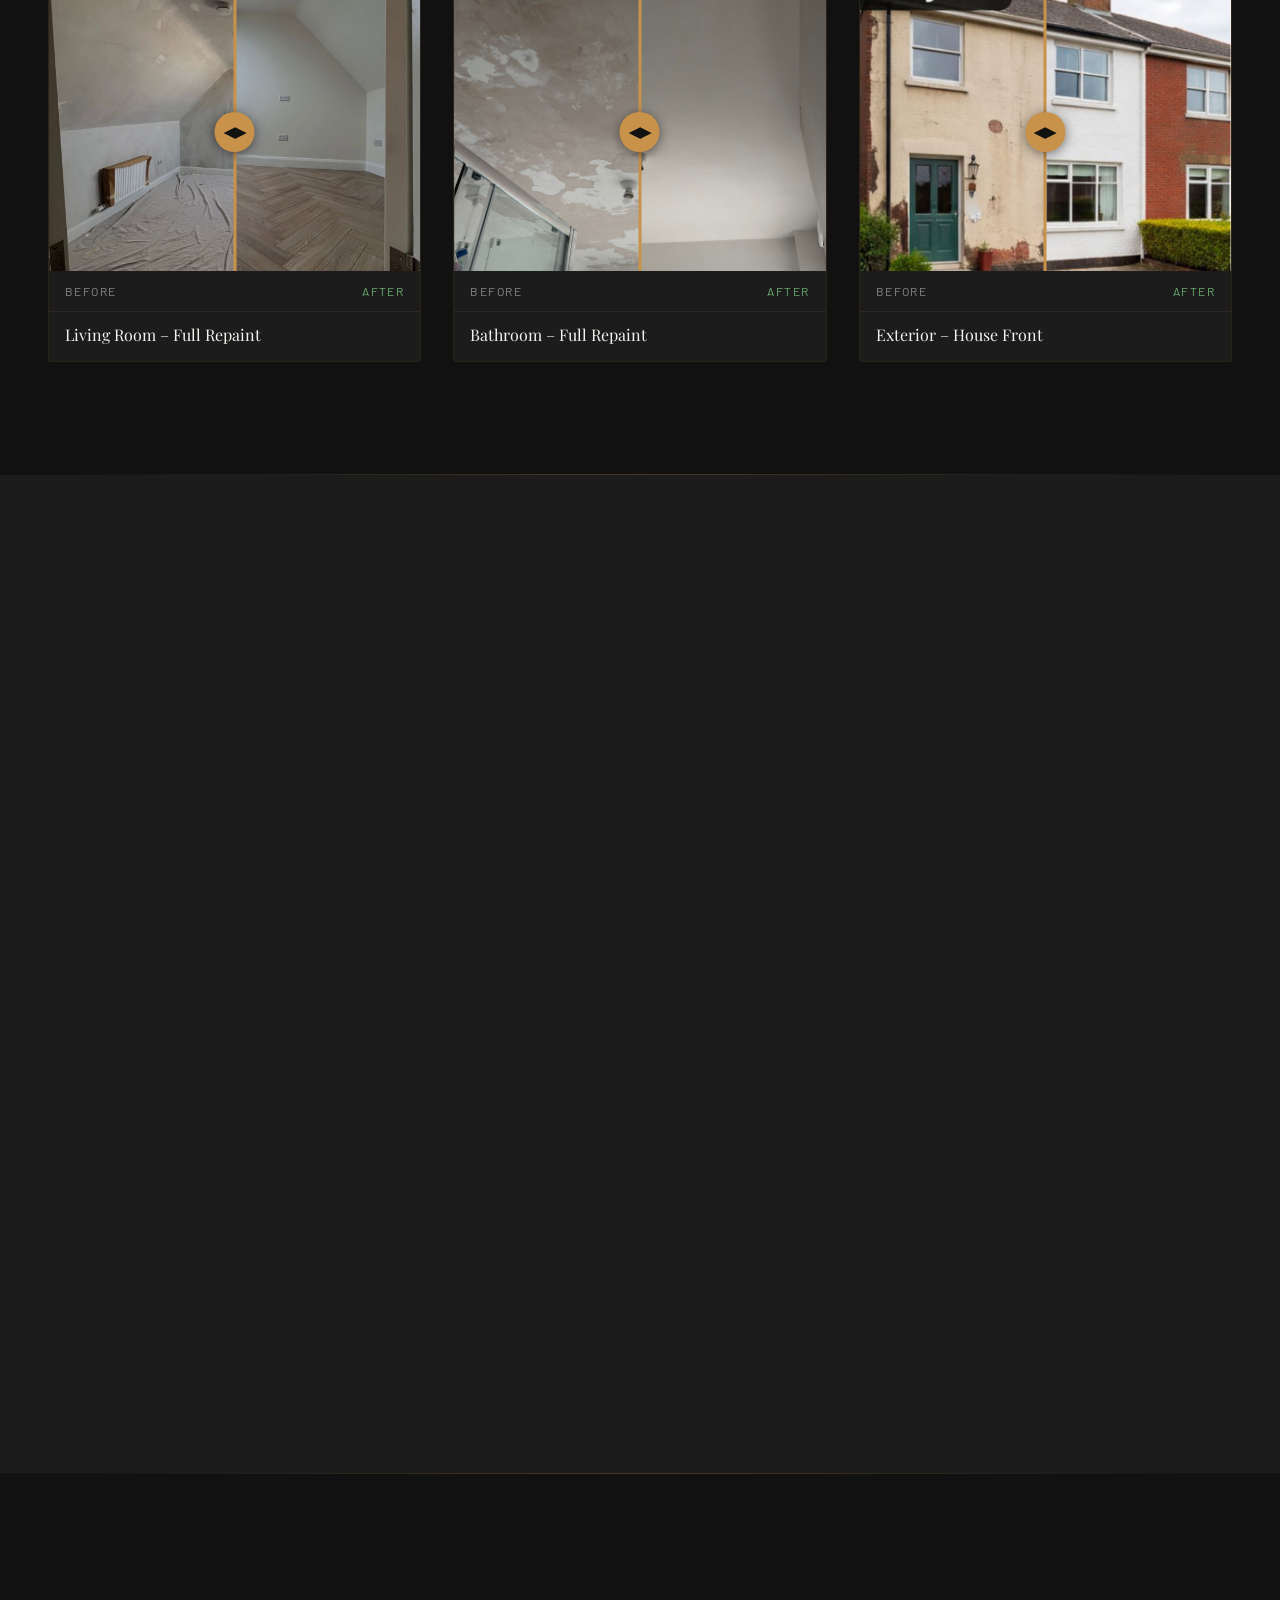
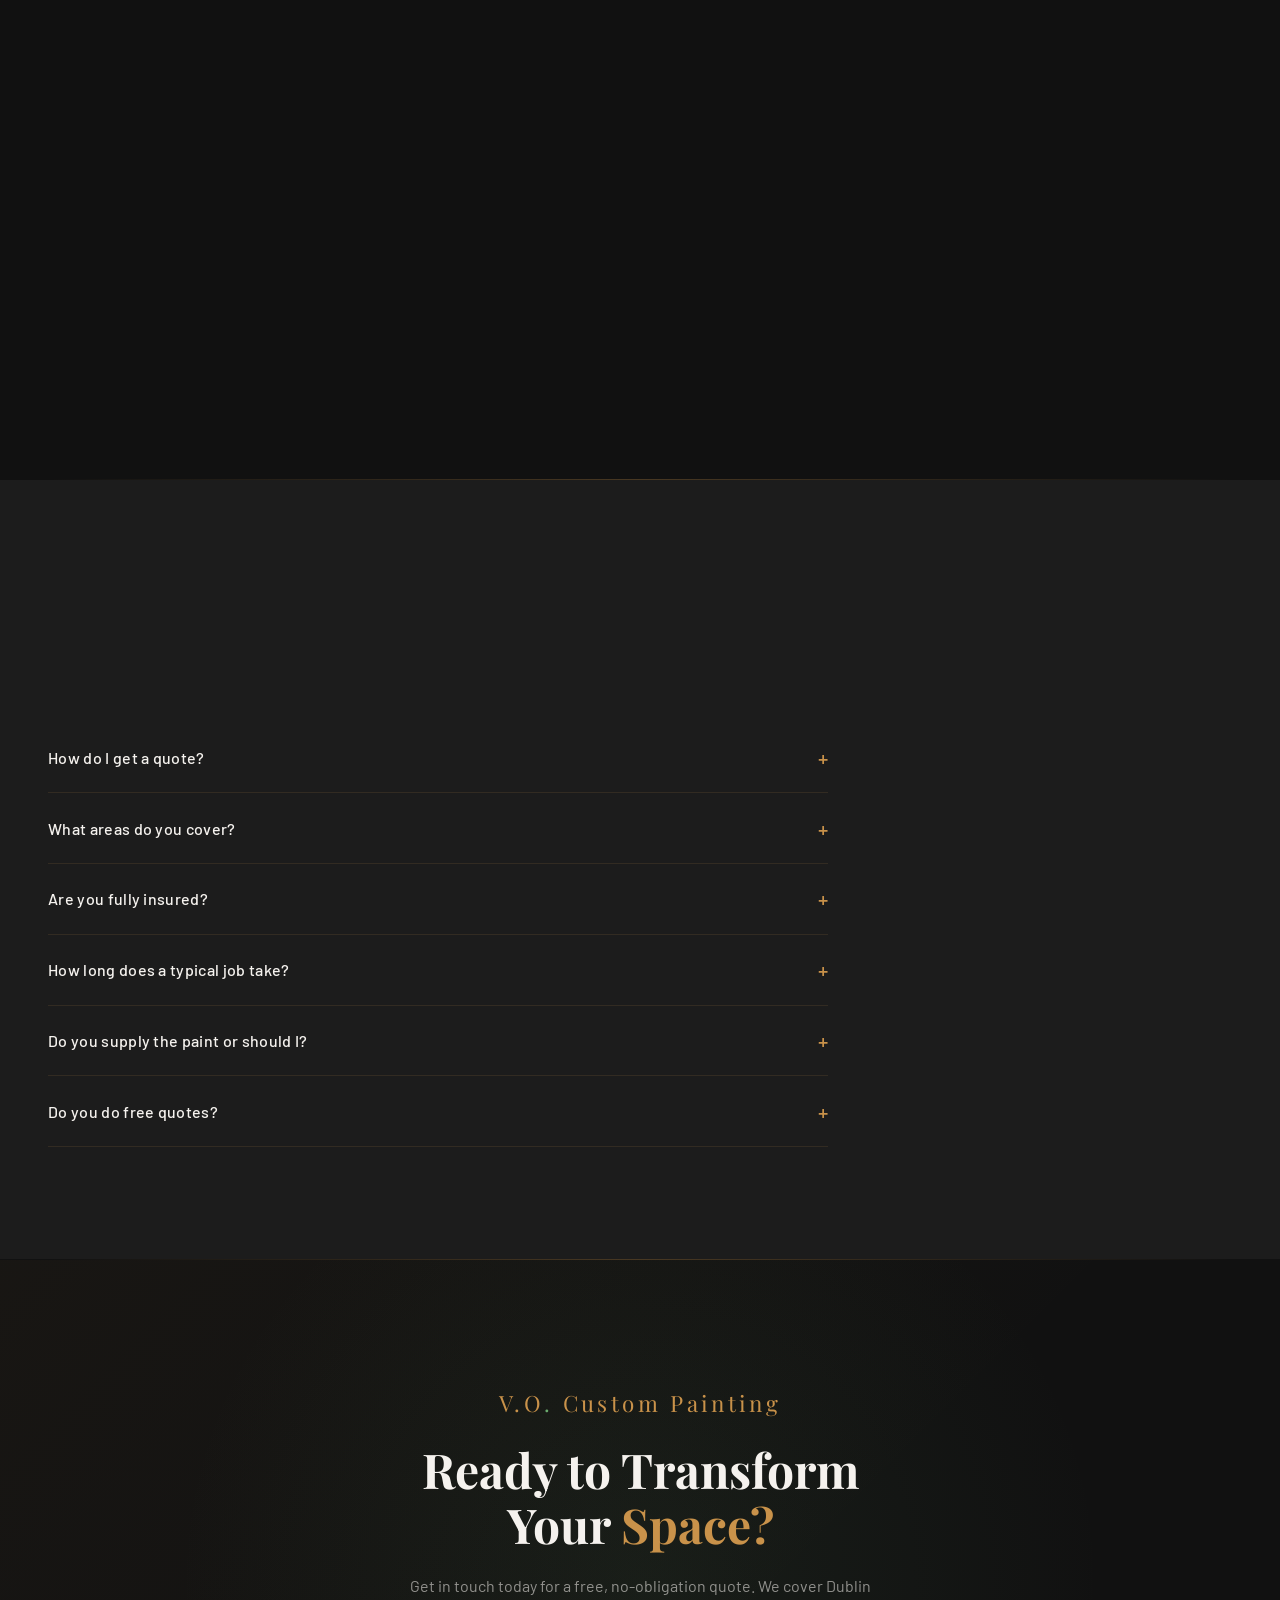
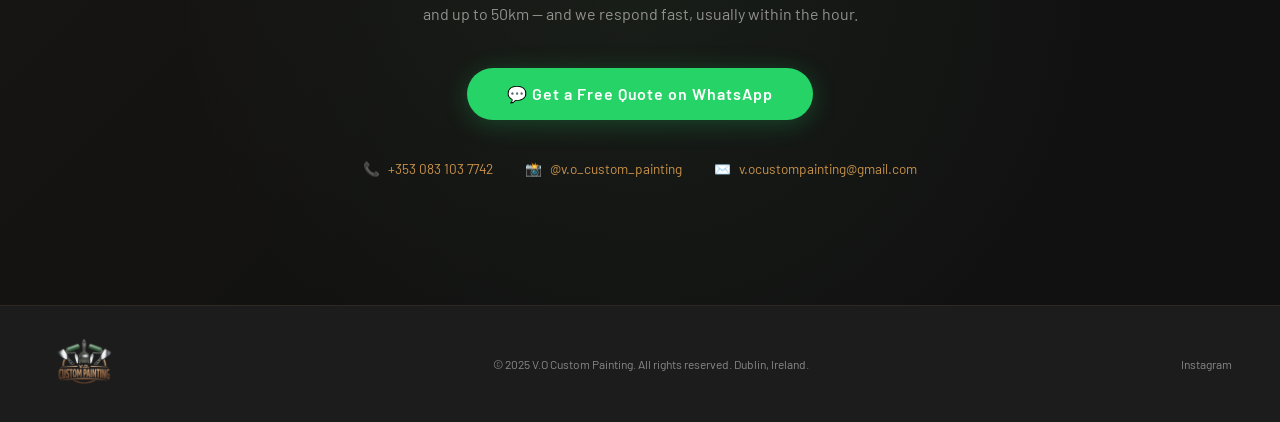
==== commit d166608b: "feat: add 4 new images to sliders and gallery - Before & After slider 3: Casa-frente-antes / Casa-fr" ====
--- a/index.html
+++ b/index.html
@@ -748,12 +748,12 @@
     </div>
     <div class="gallery-grid reveal">
       <div class="gallery-item tall">
-        <div class="gallery-placeholder"><span class="g-icon">🖼️</span>Add Photo</div>
+        <img src="images/Sala-depois.png" alt="Interior Painting – After" style="width:100%;height:100%;object-fit:cover;" />
         <div class="gallery-overlay"><span class="gallery-label">Interior Painting</span></div>
       </div>
       <div class="gallery-item">
-        <div class="gallery-placeholder"><span class="g-icon">🖼️</span>Add Photo</div>
-        <div class="gallery-overlay"><span class="gallery-label">Ceiling Work</span></div>
+        <img src="images/Sala-antes.png" alt="Interior Painting – Before" style="width:100%;height:100%;object-fit:cover;" />
+        <div class="gallery-overlay"><span class="gallery-label">Living Room</span></div>
       </div>
       <div class="gallery-item">
         <div class="gallery-placeholder"><span class="g-icon">🖼️</span>Add Photo</div>
@@ -820,8 +820,8 @@
 
       <div class="ba-card">
         <div class="ba-slider-wrap" data-slider>
-          <div class="ba-after" style="background:linear-gradient(135deg,#1a2e1a,#243824);display:flex;align-items:center;justify-content:center;font-size:1rem;color:rgba(245,242,238,.3);letter-spacing:.1em;">Add Photo</div>
-          <div class="ba-before" style="background:linear-gradient(135deg,#1e1e1e,#2a2a2a);display:flex;align-items:center;justify-content:center;font-size:1rem;color:rgba(245,242,238,.15);letter-spacing:.1em;">Add Photo</div>
+          <div class="ba-after"><img src="images/Casa-frente-depois.png" alt="After" style="width:100%;height:100%;object-fit:cover;" /></div>
+          <div class="ba-before"><img src="images/Casa-frente-antes.png" alt="Before" style="width:100%;height:100%;object-fit:cover;" /></div>
           <div class="ba-handle"><div class="ba-handle-circle">◀▶</div></div>
         </div>
         <div class="ba-labels">
